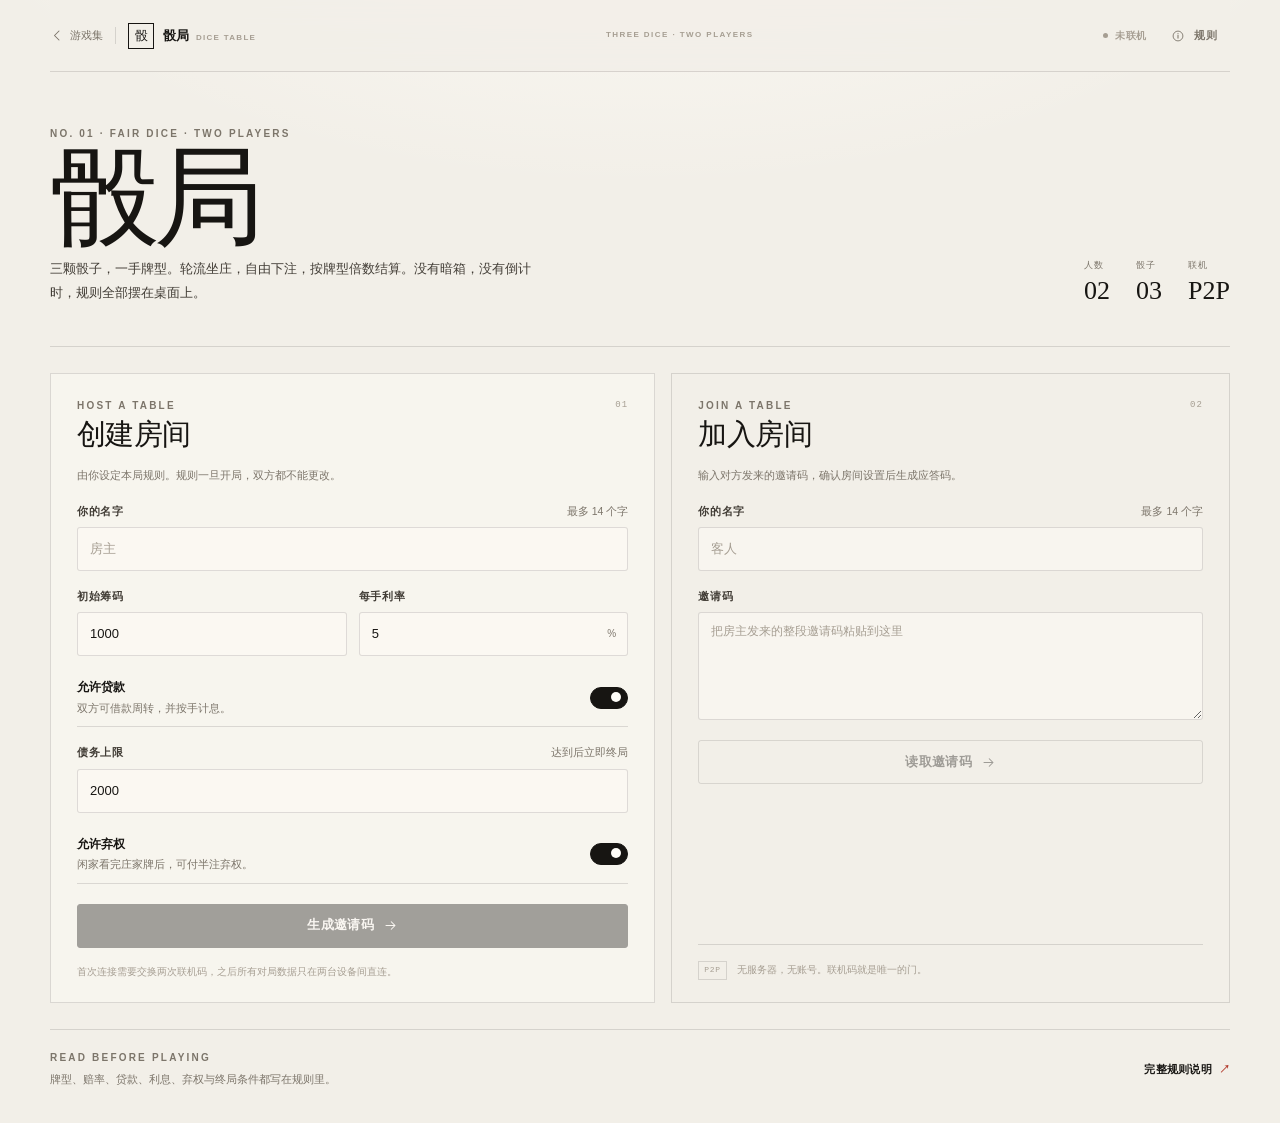
==== games/dice-table/index.html @ 05af603e "Initial release: 游戏集 · 骰局" ====
<!DOCTYPE html>
<html lang="zh-CN">
<head>
<meta charset="utf-8">
<meta name="viewport" content="width=device-width, initial-scale=1, viewport-fit=cover">
<meta name="description" content="骰局：公平双人三骰回合制游戏。自定义筹码、贷款与利息，跨设备纯 P2P 联机。">
<meta name="theme-color" content="#f2efe8">
<title>骰局 · 游戏集</title>
<link rel="icon" href="data:image/svg+xml,%3Csvg xmlns='http://www.w3.org/2000/svg' viewBox='0 0 64 64'%3E%3Crect width='64' height='64' fill='%23f2efe8'/%3E%3Crect x='15' y='15' width='34' height='34' fill='%23fffdf8' stroke='%23171512' stroke-width='2'/%3E%3Ccircle cx='25' cy='25' r='3' fill='%23171512'/%3E%3Ccircle cx='39' cy='32' r='3' fill='%23b23a2c'/%3E%3Ccircle cx='25' cy='39' r='3' fill='%23171512'/%3E%3C/svg%3E">
<link rel="stylesheet" href="../../shared/base.css">
<link rel="stylesheet" href="dice.css">
</head>
<body class="game-body">

<noscript><div class="noscript">本游戏需要启用 JavaScript。</div></noscript>

<div class="game-shell">

  <header class="game-head wrap">
    <div class="game-head__left">
      <a class="back-link" id="link-home" href="../../index.html" aria-label="返回游戏集">
        <svg viewBox="0 0 20 20" aria-hidden="true"><path d="M12 4L6 10l6 6" fill="none" stroke="currentColor" stroke-width="1.4" stroke-linecap="round" stroke-linejoin="round"/></svg>
        <span>游戏集</span>
      </a>
      <span class="head-divider" aria-hidden="true"></span>
      <a class="game-brand" href="index.html">
        <span class="game-brand__mark">骰</span>
        <span class="game-brand__text">骰局 <span>DICE TABLE</span></span>
      </a>
    </div>

    <div class="game-head__center">
      <span class="head-context" id="head-context">THREE DICE · TWO PLAYERS</span>
      <strong class="head-round" id="head-round"></strong>
    </div>

    <div class="game-head__right">
      <span class="connection-pill is-offline" id="connection-pill">
        <i></i><span id="connection-text">未联机</span>
      </span>
      <button class="btn btn--small btn--ghost head-rule-btn" type="button" data-modal-open="modal-rules">
        <svg viewBox="0 0 20 20" aria-hidden="true"><circle cx="10" cy="10" r="7" fill="none" stroke="currentColor" stroke-width="1.3"/><path d="M10 9v4M10 6.5v.2" fill="none" stroke="currentColor" stroke-width="1.5" stroke-linecap="round"/></svg>
        规则
      </button>
    </div>
  </header>

  <main class="game-main">

    <!-- =====================================================
         Home
         ===================================================== -->
    <section class="screen is-active" id="screen-home" aria-labelledby="home-title">
      <div class="home-wrap wrap">
        <div class="home-intro">
          <div class="home-intro__copy">
            <p class="eyebrow">No. 01 · Fair dice · Two players</p>
            <h1 id="home-title">骰局</h1>
            <p class="home-lead">三颗骰子，一手牌型。轮流坐庄，自由下注，按牌型倍数结算。没有暗箱，没有倒计时，规则全部摆在桌面上。</p>
          </div>
          <div class="home-marks" aria-label="游戏信息">
            <div><span>人数</span><strong>02</strong></div>
            <div><span>骰子</span><strong>03</strong></div>
            <div><span>联机</span><strong>P2P</strong></div>
          </div>
        </div>

        <div class="home-tabs" role="tablist" aria-label="房间模式">
          <button class="home-tab is-active" type="button" role="tab" aria-selected="true" data-home-tab="create">创建房间</button>
          <button class="home-tab" type="button" role="tab" aria-selected="false" data-home-tab="join">加入房间</button>
        </div>

        <div class="home-grid" id="home-grid" data-mode="create">
          <form class="setup-panel" id="create-form" novalidate>
            <header class="panel-head">
              <div>
                <p class="eyebrow">Host a table</p>
                <h2>创建房间</h2>
              </div>
              <span class="panel-index">01</span>
            </header>
            <p class="panel-lead">由你设定本局规则。规则一旦开局，双方都不能更改。</p>

            <div class="field">
              <label class="field__label" for="host-name">你的名字 <span class="field__hint">最多 14 个字</span></label>
              <input id="host-name" name="hostName" type="text" maxlength="14" autocomplete="off" placeholder="房主">
            </div>

            <div class="settings-grid">
              <div class="field">
                <label class="field__label" for="create-chips">初始筹码</label>
                <input id="create-chips" name="startingChips" type="number" inputmode="numeric" min="1" max="100000000" step="1" value="1000">
              </div>
              <div class="field">
                <label class="field__label" for="create-interest">每手利率</label>
                <div class="input-unit">
                  <input id="create-interest" name="interestRate" type="number" inputmode="decimal" min="0" max="100" step="0.1" value="5">
                  <span class="input-unit__suffix">%</span>
                </div>
              </div>
            </div>

            <div class="switch-row">
              <span class="switch-copy">
                <strong>允许贷款</strong>
                <span>双方可借款周转，并按手计息。</span>
              </span>
              <label class="switch">
                <input id="create-loans" type="checkbox" checked>
                <span class="switch__track"></span>
                <span class="sr-only">允许贷款</span>
              </label>
            </div>

            <div class="field" id="debt-limit-field">
              <label class="field__label" for="create-debt-limit">债务上限 <span class="field__hint">达到后立即终局</span></label>
              <input id="create-debt-limit" name="debtLimit" type="number" inputmode="numeric" min="1" max="100000000" step="1" value="2000">
            </div>

            <div class="switch-row">
              <span class="switch-copy">
                <strong>允许弃权</strong>
                <span>闲家看完庄家牌后，可付半注弃权。</span>
              </span>
              <label class="switch">
                <input id="create-fold" type="checkbox" checked>
                <span class="switch__track"></span>
                <span class="sr-only">允许弃权</span>
              </label>
            </div>

            <p class="form-error hidden" id="create-error" role="alert"></p>

            <button class="btn btn--primary btn--wide" id="btn-create" type="submit">
              生成邀请码
              <svg viewBox="0 0 20 20" aria-hidden="true"><path d="M4 10h11M11 5l5 5-5 5" fill="none" stroke="currentColor" stroke-width="1.4" stroke-linecap="round" stroke-linejoin="round"/></svg>
            </button>
            <p class="panel-note">首次连接需要交换两次联机码，之后所有对局数据只在两台设备间直连。</p>
          </form>

          <form class="setup-panel setup-panel--join" id="join-form" novalidate>
            <header class="panel-head">
              <div>
                <p class="eyebrow">Join a table</p>
                <h2>加入房间</h2>
              </div>
              <span class="panel-index">02</span>
            </header>
            <p class="panel-lead">输入对方发来的邀请码，确认房间设置后生成应答码。</p>

            <div class="field">
              <label class="field__label" for="guest-name">你的名字 <span class="field__hint">最多 14 个字</span></label>
              <input id="guest-name" name="guestName" type="text" maxlength="14" autocomplete="off" placeholder="客人">
            </div>

            <div class="field">
              <label class="field__label" for="invite-code">邀请码</label>
              <textarea id="invite-code" spellcheck="false" autocomplete="off" autocapitalize="off" placeholder="把房主发来的整段邀请码粘贴到这里"></textarea>
            </div>

            <p class="form-error hidden" id="join-error" role="alert"></p>

            <button class="btn btn--wide" id="btn-read-invite" type="submit">
              读取邀请码
              <svg viewBox="0 0 20 20" aria-hidden="true"><path d="M4 10h11M11 5l5 5-5 5" fill="none" stroke="currentColor" stroke-width="1.4" stroke-linecap="round" stroke-linejoin="round"/></svg>
            </button>

            <div class="join-aside">
              <span class="join-aside__mark">P2P</span>
              <p>无服务器，无账号。联机码就是唯一的门。</p>
            </div>
          </form>
        </div>

        <div class="home-strip">
          <div>
            <p class="eyebrow">Read before playing</p>
            <p>牌型、赔率、贷款、利息、弃权与终局条件都写在规则里。</p>
          </div>
          <button class="text-link" type="button" data-modal-open="modal-rules">完整规则说明 <span>↗</span></button>
        </div>
      </div>
    </section>

    <!-- =====================================================
         Connect
         ===================================================== -->
    <section class="screen" id="screen-connect" aria-labelledby="connect-title">
      <div class="connect-wrap wrap">
        <button class="back-text" type="button" id="connect-back">
          <svg viewBox="0 0 20 20" aria-hidden="true"><path d="M12 4L6 10l6 6" fill="none" stroke="currentColor" stroke-width="1.4" stroke-linecap="round" stroke-linejoin="round"/></svg>
          返回
        </button>

        <div class="connect-head">
          <p class="eyebrow" id="connect-eyebrow">Room setup</p>
          <h1 id="connect-title">正在准备房间</h1>
          <p id="connect-lead">请稍候，正在收集网络地址。</p>
        </div>

        <div class="connect-grid">
          <div class="connect-main">
            <div class="connect-loading" id="connect-loading">
              <span class="loader-dot"></span>
              <span id="connect-loading-text">正在生成邀请码…</span>
            </div>

            <div class="host-flow hidden" id="host-connect-flow">
              <div class="connect-step">
                <div class="step-marker"><span>1</span></div>
                <div class="step-body">
                  <div class="step-head">
                    <div>
                      <h2>把邀请码发给对方</h2>
                      <p>对方打开同一个网页，选择“加入房间”。</p>
                    </div>
                    <button class="btn btn--small" type="button" data-copy-target="invite-out">复制邀请码</button>
                  </div>
                  <textarea class="code-out" id="invite-out" readonly spellcheck="false" aria-label="邀请码"></textarea>
                  <p class="code-note">邀请码较长，请完整发送。它包含本次连接的加密握手信息。</p>
                </div>
              </div>

              <div class="connect-step">
                <div class="step-marker"><span>2</span></div>
                <div class="step-body">
                  <div class="step-head">
                    <div>
                      <h2>粘贴对方的应答码</h2>
                      <p>对方生成应答码后，把它发回给你。</p>
                    </div>
                  </div>
                  <textarea id="answer-in" spellcheck="false" autocomplete="off" autocapitalize="off" placeholder="把对方发来的应答码粘贴到这里"></textarea>
                  <p class="form-error hidden" id="answer-error" role="alert"></p>
                  <button class="btn btn--primary" type="button" id="btn-accept-answer">建立连接</button>
                </div>
              </div>

              <div class="connect-status" id="host-connect-status">
                <span class="status-dot"></span>
                <span>等待对方生成应答码</span>
              </div>
            </div>

            <div class="guest-flow hidden" id="guest-connect-flow">
              <div class="connect-step">
                <div class="step-marker"><span>1</span></div>
                <div class="step-body">
                  <div class="step-head">
                    <div>
                      <h2>确认房间设置</h2>
                      <p>邀请码读取成功。确认后生成应答码。</p>
                    </div>
                  </div>
                  <div class="invite-summary" id="invite-summary"></div>
                  <button class="btn btn--primary" type="button" id="btn-generate-answer">生成应答码</button>
                </div>
              </div>

              <div class="connect-step hidden" id="guest-answer-step">
                <div class="step-marker"><span>2</span></div>
                <div class="step-body">
                  <div class="step-head">
                    <div>
                      <h2>把应答码发回给房主</h2>
                      <p>房主粘贴应答码后，连接会自动建立。</p>
                    </div>
                    <button class="btn btn--small" type="button" data-copy-target="answer-out">复制应答码</button>
                  </div>
                  <textarea class="code-out" id="answer-out" readonly spellcheck="false" aria-label="应答码"></textarea>
                  <p class="code-note">保持此页面打开。房主完成连接前不要刷新。</p>
                </div>
              </div>

              <div class="connect-status" id="guest-connect-status">
                <span class="status-dot"></span>
                <span>正在等待房主连接</span>
              </div>
            </div>
          </div>

          <aside class="connect-aside">
            <p class="eyebrow">Room</p>
            <dl class="room-facts" id="connect-room-facts">
              <div><dt>房主</dt><dd id="connect-host-name">—</dd></div>
              <div><dt>初始筹码</dt><dd id="connect-chips">—</dd></div>
              <div><dt>贷款</dt><dd id="connect-loans">—</dd></div>
              <div><dt>债务上限</dt><dd id="connect-debt">—</dd></div>
              <div><dt>每手利率</dt><dd id="connect-interest">—</dd></div>
              <div><dt>弃权</dt><dd id="connect-fold">—</dd></div>
            </dl>
            <div class="aside-rule"></div>
            <p class="aside-note"><strong>隐私提示</strong>联机码包含网络协商信息，只发给你的对手。房间数据不经过任何服务器。</p>
          </aside>
        </div>
      </div>
    </section>

    <!-- =====================================================
         Connected room
         ===================================================== -->
    <section class="screen" id="screen-room" aria-labelledby="room-title">
      <div class="room-wrap wrap">
        <div class="room-head">
          <p class="eyebrow">Connection established</p>
          <h1 id="room-title">房间已连接</h1>
          <p>数据通道已建立。确认规则后，由房主开始对局。</p>
        </div>

        <div class="room-card">
          <div class="room-duelists">
            <div class="room-duelist">
              <span class="room-seal">甲</span>
              <div>
                <span class="room-role">房主</span>
                <h2 id="room-host-name">—</h2>
                <p>先手由定庄掷骰决定，之后每手轮庄。</p>
              </div>
            </div>
            <span class="room-vs">×</span>
            <div class="room-duelist room-duelist--right">
              <span class="room-seal">乙</span>
              <div>
                <span class="room-role">客人</span>
                <h2 id="room-guest-name">—</h2>
                <p>双方各持同等初始筹码。</p>
              </div>
            </div>
          </div>

          <div class="room-settings" id="room-settings"></div>

          <div class="room-start">
            <div>
              <p class="eyebrow">Ready</p>
              <p id="room-wait-note">等待房主开始对局。</p>
            </div>
            <button class="btn btn--accent hidden" type="button" id="btn-start-game">开始对局</button>
            <span class="waiting-mark hidden" id="room-waiting-mark"><i></i>已连接，等待中</span>
          </div>
        </div>

        <div class="room-foot">
          <span class="room-foot__dot"></span>
          <span>对局数据仅在两台设备之间传输，不会上传。</span>
          <button class="text-link" type="button" data-modal-open="modal-rules">查看规则</button>
        </div>
      </div>
    </section>

    <!-- =====================================================
         Table
         ===================================================== -->
    <section class="screen" id="screen-table" aria-labelledby="table-context">
      <div class="table-wrap wrap">
        <div class="table-topline">
          <div class="table-topline__left">
            <span class="eyebrow" id="table-context">TABLE</span>
            <span class="table-settings" id="table-settings"></span>
          </div>
          <div class="table-topline__right">
            <span class="table-connection"><i></i>直连中</span>
            <button class="text-link text-link--small" type="button" id="btn-table-leave">离开牌桌</button>
          </div>
        </div>

        <div class="players-strip">
          <article class="player-card" id="player-card-host" data-player-card="host">
            <div class="player-card__identity">
              <span class="player-seal">甲</span>
              <div class="player-card__name-wrap">
                <div class="player-card__badges">
                  <span class="role-badge" data-role-badge="host">闲家</span>
                  <span class="you-badge" data-you-badge="host">你</span>
                </div>
                <h3 data-player-name="host">—</h3>
              </div>
              <button class="loan-mini" type="button" data-loan-player="host">贷款</button>
            </div>
            <div class="player-card__figures">
              <div>
                <span>筹码</span>
                <strong data-player-chips="host">1,000</strong>
              </div>
              <div class="debt-figure">
                <span>欠款</span>
                <strong data-player-debt="host">0</strong>
              </div>
              <div class="net-figure">
                <span>净资产</span>
                <strong data-player-net="host">1,000</strong>
              </div>
            </div>
            <div class="player-card__foot">
              <span class="player-state" data-player-state="host">等待</span>
              <span class="player-ready" data-player-ready="host"></span>
            </div>
          </article>

          <article class="player-card" id="player-card-guest" data-player-card="guest">
            <div class="player-card__identity">
              <span class="player-seal">乙</span>
              <div class="player-card__name-wrap">
                <div class="player-card__badges">
                  <span class="role-badge" data-role-badge="guest">庄家</span>
                  <span class="you-badge" data-you-badge="guest">你</span>
                </div>
                <h3 data-player-name="guest">—</h3>
              </div>
              <button class="loan-mini" type="button" data-loan-player="guest">贷款</button>
            </div>
            <div class="player-card__figures">
              <div>
                <span>筹码</span>
                <strong data-player-chips="guest">1,000</strong>
              </div>
              <div class="debt-figure">
                <span>欠款</span>
                <strong data-player-debt="guest">0</strong>
              </div>
              <div class="net-figure">
                <span>净资产</span>
                <strong data-player-net="guest">1,000</strong>
              </div>
            </div>
            <div class="player-card__foot">
              <span class="player-state" data-player-state="guest">等待</span>
              <span class="player-ready" data-player-ready="guest"></span>
            </div>
          </article>
        </div>

        <div class="table-layout">
          <div class="table-main">
            <div class="table-stage">
              <div class="stage-topline">
                <div class="stage-hand">
                  <span class="eyebrow">Hand</span>
                  <strong id="table-hand">01</strong>
                  <span class="stage-of">/ 无上限</span>
                </div>
                <div class="stage-bet" id="stage-bet">
                  <span>本手注额</span>
                  <strong>—</strong>
                </div>
              </div>

              <div class="racks">
                <section class="rack" data-rack="banker">
                  <div class="rack-head">
                    <span class="rack-role">庄</span>
                    <span class="rack-name" data-rack-name="banker">—</span>
                  </div>
                  <div class="dice-row" data-rack-dice="banker" aria-live="polite"></div>
                  <div class="rack-hand" data-rack-hand="banker">等待掷骰</div>
                  <div class="rack-history" data-rack-history="banker"></div>
                </section>

                <div class="rack-divider" aria-hidden="true"></div>

                <section class="rack" data-rack="child">
                  <div class="rack-head">
                    <span class="rack-role">闲</span>
                    <span class="rack-name" data-rack-name="child">—</span>
                  </div>
                  <div class="dice-row" data-rack-dice="child" aria-live="polite"></div>
                  <div class="rack-hand" data-rack-hand="child">等待庄家</div>
                  <div class="rack-history" data-rack-history="child"></div>
                </section>
              </div>

              <div class="stage-readout">
                <p class="stage-phase" id="stage-phase">等待闲家下注</p>
                <div class="stage-outcome hidden" id="stage-outcome">
                  <div>
                    <p class="eyebrow">Settlement</p>
                    <h2 id="stage-outcome-title">—</h2>
                    <p id="stage-outcome-detail"></p>
                  </div>
                  <div class="outcome-figures" id="stage-outcome-figures"></div>
                </div>
              </div>
            </div>

            <div class="action-dock" id="action-dock">
              <div class="action-head">
                <div>
                  <p class="eyebrow" id="action-eyebrow">Next action</p>
                  <h2 id="action-title">等待开始</h2>
                </div>
                <p class="action-sub" id="action-sub"></p>
              </div>

              <div class="action-body">
                <div class="turn-wait hidden" id="action-wait">
                  <span class="pulse-dot"></span>
                  <span id="action-wait-text">等待对方行动</span>
                </div>

                <form class="bet-control hidden" id="action-bet" novalidate>
                  <div class="bet-input-wrap">
                    <span>注额</span>
                    <input id="bet-input" type="number" inputmode="numeric" min="1" step="1" autocomplete="off" aria-label="本手下注额">
                    <em>筹码</em>
                  </div>
                  <div class="quick-bets" aria-label="快速下注">
                    <button type="button" data-bet-fill="0.25">25%</button>
                    <button type="button" data-bet-fill="0.5">50%</button>
                    <button type="button" data-bet-fill="1">全下</button>
                  </div>
                  <button class="btn btn--accent" type="submit" id="btn-bet">确认下注</button>
                  <p class="bet-hint" id="bet-hint"></p>
                </form>

                <div class="roll-control hidden" id="action-banker">
                  <div class="control-copy">
                    <span class="control-label">庄家行动</span>
                    <p>最多三投，出有效牌型即停。无目自动判负。</p>
                  </div>
                  <button class="btn btn--accent" type="button" id="btn-roll-banker">掷骰</button>
                </div>

                <div class="child-control hidden" id="action-child">
                  <div class="control-copy">
                    <span class="control-label" id="child-control-copy">庄家已定牌</span>
                    <p>看完庄家的牌，决定是否继续。</p>
                  </div>
                  <div class="control-actions">
                    <button class="btn child-fold hidden" type="button" id="btn-fold">弃权</button>
                    <button class="btn btn--accent" type="button" id="btn-roll-child">掷骰</button>
                  </div>
                </div>

                <div class="ready-control hidden" id="action-ready">
                  <div class="control-copy">
                    <span class="control-label">本手结束</span>
                    <p id="ready-copy">整理贷款后准备下一手。</p>
                  </div>
                  <div class="control-actions">
                    <button class="btn btn--ghost ready-loan-btn" type="button" id="btn-ready-loan">贷款管理</button>
                    <button class="btn btn--accent" type="button" id="btn-ready">准备下一手</button>
                  </div>
                </div>
              </div>

              <div class="action-foot">
                <span class="action-status" id="action-status">无时间限制 · 请从容决定</span>
                <span class="action-turn-tag" id="action-turn-tag"></span>
              </div>
            </div>
          </div>

          <aside class="log-panel" aria-label="对局记录">
            <header class="log-head">
              <div>
                <p class="eyebrow">Ledger</p>
                <h2>对局记录</h2>
              </div>
              <span class="mono" id="log-hand">HAND 01</span>
            </header>
            <div class="log-list" id="log-list" role="log" aria-live="polite"></div>
            <footer class="log-foot">
              <span>所有结果实时同步</span>
              <button class="text-link text-link--small" type="button" data-modal-open="modal-rules">规则</button>
            </footer>
          </aside>
        </div>

        <footer class="table-foot">
          <span><i></i>纯 P2P 直连</span>
          <span>玩的是筹码，不是钱。</span>
        </footer>
      </div>
    </section>

  </main>
</div>

<!-- =====================================================
     Rules modal
     ===================================================== -->
<div class="modal modal--full" id="modal-rules" role="dialog" aria-modal="true" aria-hidden="true" aria-labelledby="rules-title">
  <div class="modal__panel" role="document">
    <div class="modal__head rules-head">
      <div>
        <p class="eyebrow">Dice table · Complete rules</p>
        <h2 id="rules-title">骰局规则</h2>
        <p class="rules-sub">一份完整的桌规，没有隐藏条款。</p>
      </div>
      <button class="modal__close" type="button" data-modal-close aria-label="关闭规则">
        <svg viewBox="0 0 16 16" aria-hidden="true"><path d="M3 3l10 10M13 3L3 13" fill="none" stroke="currentColor" stroke-width="1.4" stroke-linecap="round"/></svg>
      </button>
    </div>

    <div class="rules-doc">
      <section class="rules-section">
        <span class="rules-number">00</span>
        <div>
          <h3>这是什么</h3>
          <p>「骰局」是一个公平双人回合制骰子游戏。两位玩家各持相同初始筹码，轮流坐庄，用三颗骰子组成牌型，按牌型倍数结算筹码。</p>
          <p>没有 AI，没有时间限制，没有出千机制。三颗骰子均为公平随机，由房主端使用系统安全随机数生成。</p>
          <p class="rule-aside">这里的所有筹码都只是游戏数值，不涉及真实货币。</p>
        </div>
      </section>

      <section class="rules-section">
        <span class="rules-number">01</span>
        <div>
          <h3>开局设置</h3>
          <div class="rule-defs">
            <div><dt>初始筹码</dt><dd>房主设定，双方相同。所有下注和赔付都以它为起点。</dd></div>
            <div><dt>贷款开关</dt><dd>关闭时没有欠款；开启时双方可以借款、还款，并按手计息。</dd></div>
            <div><dt>债务上限</dt><dd>仅贷款开启时生效。任一玩家累计欠款达到该数值时终局。</dd></div>
            <div><dt>每手利率</dt><dd>每手结算后按未还欠款计算利息，向上取整并计入欠款。利率可以是 0%。</dd></div>
            <div><dt>弃权开关</dt><dd>开启时，闲家看完庄家的有效牌型后可以选择付半注弃权。</dd></div>
          </div>
          <p>设置由房主在创建房间时确定，客人确认邀请码后才生成应答码。开局后所有设置不可更改。</p>
        </div>
      </section>

      <section class="rules-section">
        <span class="rules-number">02</span>
        <div>
          <h3>一手牌</h3>
          <ol class="rule-steps">
            <li><strong>下注。</strong>当前闲家决定注额，最少 1 筹码，最多不超过自己当前持有的筹码。需要更多筹码可以先贷款。</li>
            <li><strong>庄家掷骰。</strong>庄家最多掷三次，直到出现有效牌型。无目必须重掷；出现有效牌型立即停手。</li>
            <li><strong>庄家自动输。</strong>若庄家三投仍无目，或掷出 1 · 2 · 3，则本手立即结束，闲家不用再掷。</li>
            <li><strong>闲家决定。</strong>庄家成牌后，闲家可以弃权（若开启）或掷骰。闲家同样最多三次，出现有效牌型即停。</li>
            <li><strong>比牌与结算。</strong>双方牌型比较大小，输家按赢家牌型的倍数支付筹码。牌型相同则和局，不退不赔。</li>
            <li><strong>计息与下一手。</strong>本手结算后计息、检查终局，然后双方可以整理贷款；两人都准备后进入下一手，庄闲互换。</li>
          </ol>
        </div>
      </section>

      <section class="rules-section">
        <span class="rules-number">03</span>
        <div>
          <h3>牌型与倍数</h3>
          <div class="rules-table-wrap">
            <table class="rules-table">
              <thead>
                <tr><th>牌型</th><th>组合</th><th>强弱</th><th>结算</th></tr>
              </thead>
              <tbody id="rules-hand-body"></tbody>
            </table>
          </div>
          <div class="rule-callouts">
            <p><strong>普通目：</strong>两颗同点，剩下的单颗就是点数。例如 2 · 2 · 6 是「六点」，不是总和。点数 6 最大，1 最小。</p>
            <p><strong>豹子比较：</strong>不同数字的豹子按数字大小比，6 · 6 · 6 大于 2 · 2 · 2；1 · 1 · 1 单独作为最强牌。</p>
            <p><strong>和局：</strong>双方最终牌型的等级完全相同，本手不结算。没有「庄家赢同点」的隐藏规则。</p>
            <p><strong>无目：</strong>三次都没有有效牌型，算自动输一倍。庄家无目时闲家不掷；闲家无目时庄家收一倍。</p>
            <p><strong>比牌大小：</strong>一之豹 &gt; 豹子 &gt; 四五六 &gt; 普通六点 &gt; … &gt; 普通一点。一二三和无目是负牌，不参与大小比较。</p>
          </div>
        </div>
      </section>

      <section class="rules-section">
        <span class="rules-number">04</span>
        <div>
          <h3>赔率怎么算</h3>
          <p>赢家按<strong>自己的牌型倍数</strong>收取注额。不是固定赔率，也不是只由点数决定。</p>
          <div class="rule-examples">
            <div><span>四五六</span><p>下注 100，赢 2 倍 → 收 200。</p></div>
            <div><span>六之豹</span><p>下注 100，赢 3 倍 → 收 300。</p></div>
            <div><span>一之豹</span><p>下注 100，赢 5 倍 → 收 500。</p></div>
            <div><span>一二三</span><p>无论对方是什么，输 2 倍 → 付 200。</p></div>
          </div>
          <p class="rule-aside">庄家输时，闲家按闲家牌型倍数收取；庄家赢时，闲家按庄家牌型倍数支付。</p>
        </div>
      </section>

      <section class="rules-section">
        <span class="rules-number">05</span>
        <div>
          <h3>弃权</h3>
          <p>只在「允许弃权」时开放。闲家看完庄家的有效牌型后，可以在自己掷骰前弃权。</p>
          <p>弃权费为本手下注的 <strong>50%</strong>，筹码向上取整，支付给庄家，本手立即结束。例如下注 51，弃权费是 26。</p>
          <p>庄家无目或掷出一二三时，本手已自动结束，不能弃权。</p>
        </div>
      </section>

      <section class="rules-section">
        <span class="rules-number">06</span>
        <div>
          <h3>贷款、还款与利息</h3>
          <p>仅当房主开启贷款时生效。双方在下注前或本手结算后都可以操作；牌局进行中不可操作。</p>
          <div class="rule-defs">
            <div><dt>借款</dt><dd>金额自选，筹码立即增加，欠款等额增加。累计欠款不能超过债务上限。</dd></div>
            <div><dt>还款</dt><dd>金额自选，最多不超过当前筹码与欠款。筹码减少，欠款等额减少。</dd></div>
            <div><dt>利息</dt><dd>每手结算后，欠款 × 每手利率，向上取整，计入欠款。下一手按新的欠款继续计息。</dd></div>
            <div><dt>赔付不足</dt><dd>贷款开启时，若筹码不足以赔付，会自动借款完成赔付；这笔强制借款同样计入欠款并参与计息。</dd></div>
            <div><dt>主动借到上限</dt><dd>如果一笔主动借款使欠款达到债务上限，对局立即结束，该玩家判负。操作前界面会警告。</dd></div>
          </div>
          <p class="rule-aside">无贷款模式下，赔付以输家剩余筹码为限；输家筹码归零时对局结束，未支付部分不再结算。</p>
        </div>
      </section>

      <section class="rules-section">
        <span class="rules-number">07</span>
        <div>
          <h3>终局与胜负</h3>
          <div class="rule-defs">
            <div><dt>贷款开启</dt><dd>任一玩家累计欠款达到债务上限时，该玩家判负。若双方同时达到，比较「筹码 − 欠款」的净资产，高者胜；完全相同则和局。</dd></div>
            <div><dt>贷款关闭</dt><dd>任一玩家筹码归零时，另一方获胜；双方同时归零则和局。</dd></div>
            <div><dt>计息顺序</dt><dd>先完成本手赔付，再计算利息，最后检查是否触顶。触顶立即终局。</dd></div>
            <div><dt>最后一手</dt><dd>赔付或利息可以把欠款推过债务上限；本手仍按完整金额结算，赢家收足赔付，然后立即终局。</dd></div>
          </div>
          <p>终局后不再接受下注、贷款或弃权。可以查看最终筹码、欠款和本局统计。</p>
        </div>
      </section>

      <section class="rules-section">
        <span class="rules-number">08</span>
        <div>
          <h3>庄家轮换与准备</h3>
          <p>第一手庄家由双方各掷一颗骰子决定，点数大者先坐庄；相同则重掷。之后每手结束、双方都按下「准备下一手」后，庄闲自动互换。</p>
          <p>无时间限制。你可以一直思考，直到做出决定；对手断开连接除外。</p>
        </div>
      </section>

      <section class="rules-section">
        <span class="rules-number">09</span>
        <div>
          <h3>联机与隐私</h3>
          <p>纯 P2P：房主生成邀请码，客人返回应答码，连接由 WebRTC 在两台设备之间直接建立。没有房间服务器，没有账号，不需要注册。</p>
          <p>邀请码和应答码包含连接协商信息与网络地址，只应发给你的对手。房主负责运行对局逻辑，双方看到的牌局状态会持续同步。</p>
          <p>任意一方关闭页面、刷新或网络断开，本局都会结束，无法在断线后恢复。请先确认网络稳定再开始。</p>
        </div>
      </section>

      <p class="rules-end">规则版本 1.0 · 用完请把桌面留给下一位朋友</p>
    </div>

    <div class="modal__foot">
      <button class="btn btn--primary" type="button" data-modal-close>知道了</button>
    </div>
  </div>
</div>

<!-- =====================================================
     Loan modal
     ===================================================== -->
<div class="modal" id="modal-loan" role="dialog" aria-modal="true" aria-hidden="true" aria-labelledby="loan-title">
  <div class="modal__panel" role="document">
    <div class="modal__head">
      <div>
        <p class="eyebrow">Credit</p>
        <h2 id="loan-title">贷款管理</h2>
        <p class="modal-sub"><span id="loan-player-name">—</span> 的筹码与欠款</p>
      </div>
      <button class="modal__close" type="button" data-modal-close aria-label="关闭贷款管理">
        <svg viewBox="0 0 16 16" aria-hidden="true"><path d="M3 3l10 10M13 3L3 13" fill="none" stroke="currentColor" stroke-width="1.4" stroke-linecap="round"/></svg>
      </button>
    </div>

    <div class="loan-figures">
      <div><span>当前筹码</span><strong id="loan-chips">0</strong></div>
      <div><span>当前欠款</span><strong id="loan-debt">0</strong></div>
      <div><span>剩余可借</span><strong id="loan-credit">0</strong></div>
    </div>

    <p class="loan-rule-line" id="loan-rule-line">每手利息 0% · 债务上限 0</p>

    <section class="loan-block">
      <div class="loan-block__head">
        <div>
          <h3>借款</h3>
          <p>筹码立即到账，欠款等额增加。</p>
        </div>
      </div>
      <div class="loan-action-row">
        <div class="loan-input">
          <input id="loan-borrow-input" type="number" inputmode="numeric" min="1" step="1" placeholder="借款金额" aria-label="借款金额">
        </div>
        <button class="btn" type="button" id="btn-borrow">确认借款</button>
      </div>
      <div class="quick-bets quick-bets--light" aria-label="快速借款">
        <button type="button" data-loan-fill="borrow" data-loan-pct="0.25">25%</button>
        <button type="button" data-loan-fill="borrow" data-loan-pct="0.5">50%</button>
        <button type="button" data-loan-fill="borrow" data-loan-pct="1">借满</button>
      </div>
      <p class="loan-warning hidden" id="borrow-warning"></p>
    </section>

    <section class="loan-block">
      <div class="loan-block__head">
        <div>
          <h3>还款</h3>
          <p>从当前筹码中划扣，减少等额欠款。</p>
        </div>
      </div>
      <div class="loan-action-row">
        <div class="loan-input">
          <input id="loan-repay-input" type="number" inputmode="numeric" min="1" step="1" placeholder="还款金额" aria-label="还款金额">
        </div>
        <button class="btn" type="button" id="btn-repay">确认还款</button>
      </div>
      <div class="quick-bets quick-bets--light" aria-label="快速还款">
        <button type="button" data-loan-fill="repay" data-loan-pct="0.25">25%</button>
        <button type="button" data-loan-fill="repay" data-loan-pct="0.5">50%</button>
        <button type="button" data-loan-fill="repay" data-loan-pct="1">还清</button>
      </div>
      <p class="loan-note" id="loan-repay-note"></p>
    </section>

    <div class="loan-foot">
      <p>贷款操作只在非掷骰阶段开放。主动借款触顶会立即终局。</p>
      <button class="btn btn--primary" type="button" data-modal-close>完成</button>
    </div>
  </div>
</div>

<!-- =====================================================
     Disconnect modal
     ===================================================== -->
<div class="modal" id="modal-disconnect" role="dialog" aria-modal="true" aria-hidden="true" data-static="true" aria-labelledby="disconnect-title">
  <div class="modal__panel modal__panel--compact" role="document">
    <div class="modal__head">
      <div>
        <p class="eyebrow">Connection lost</p>
        <h2 id="disconnect-title">连接已断开</h2>
      </div>
    </div>
    <p class="disconnect-copy" id="disconnect-copy">对方已离开牌桌。本局无法继续。</p>
    <div class="modal__foot">
      <button class="btn btn--primary" type="button" id="btn-disconnect-home">返回首页</button>
    </div>
  </div>
</div>

<!-- =====================================================
     Game over overlay
     ===================================================== -->
<div class="result-overlay hidden" id="gameover-overlay" role="dialog" aria-modal="true" aria-labelledby="result-title">
  <div class="result-card">
    <div class="result-head">
      <div>
        <p class="eyebrow">Table closed · Final ledger</p>
        <h1 id="result-title">终局</h1>
        <p id="result-reason">—</p>
      </div>
      <span class="result-stamp" id="result-stamp">终</span>
    </div>

    <div class="result-duelists" id="result-duelists"></div>

    <div class="result-stats" id="result-stats"></div>

    <div class="result-foot">
      <p>本局结束。数据不会被保存。</p>
      <div class="btn-row">
        <button class="btn btn--ghost" type="button" data-modal-open="modal-rules">查看规则</button>
        <button class="btn btn--primary" type="button" id="btn-result-home">返回首页</button>
      </div>
    </div>
  </div>
</div>

<script src="../../shared/ui.js" defer></script>
<script src="../../shared/p2p.js" defer></script>
<script src="engine.js" defer></script>
<script src="app.js" defer></script>
</body>
</html>
---- shared/base.css ----
/* =========================================================
   游戏集 — shared visual foundation
   Plain CSS. No build step. Keep every game on these tokens.
   ========================================================= */

:root {
  --paper: #f2efe8;
  --paper-soft: #faf8f2;
  --paper-deep: #e9e4da;
  --ink: #171512;
  --ink-soft: #423d36;
  --muted: #7c756a;
  --faint: #a69e92;
  --line: rgba(23, 21, 18, 0.13);
  --line-strong: rgba(23, 21, 18, 0.3);
  --accent: #b23a2c;
  --accent-deep: #8c2a20;
  --accent-soft: #ead7d1;
  --good: #38624e;
  --good-soft: #dce8e0;
  --warn: #9a5c20;
  --warn-soft: #eee1ce;
  --black: #0f0e0c;
  --white: #fffdf8;

  --font-sans: "Inter", "Segoe UI", "Microsoft YaHei", "PingFang SC",
    "Hiragino Sans GB", sans-serif;
  --font-serif: "Iowan Old Style", "Palatino Linotype", Georgia, "Songti SC",
    "SimSun", serif;
  --font-mono: "SFMono-Regular", "Cascadia Mono", Consolas, "Liberation Mono",
    monospace;

  --maxw: 1180px;
  --radius: 3px;
  --ease: cubic-bezier(0.22, 1, 0.36, 1);
  --shadow: 0 22px 70px rgba(32, 26, 17, 0.12);
}

*,
*::before,
*::after {
  box-sizing: border-box;
}

html {
  color-scheme: light;
  -webkit-text-size-adjust: 100%;
}

body {
  margin: 0;
  min-height: 100vh;
  font-family: var(--font-sans);
  font-size: 14px;
  line-height: 1.65;
  color: var(--ink);
  background:
    radial-gradient(120% 85% at 50% -24%, rgba(255, 253, 247, 0.9), transparent 58%),
    var(--paper);
  -webkit-font-smoothing: antialiased;
  text-rendering: optimizeLegibility;
}

body.no-scroll {
  overflow: hidden;
}

::selection {
  color: var(--white);
  background: var(--ink);
}

h1,
h2,
h3,
h4,
p {
  margin: 0;
}

button,
input,
textarea,
select {
  font: inherit;
  color: inherit;
}

button {
  cursor: pointer;
}

a {
  color: inherit;
  text-decoration: none;
}

svg {
  display: block;
}

img {
  display: block;
  max-width: 100%;
}

:focus-visible {
  outline: 2px solid var(--accent);
  outline-offset: 3px;
}

.wrap {
  width: min(calc(100% - 48px), var(--maxw));
  margin: 0 auto;
}

.eyebrow {
  font-family: var(--font-sans);
  font-size: 10px;
  font-weight: 650;
  letter-spacing: 0.22em;
  text-transform: uppercase;
  color: var(--muted);
}

.muted {
  color: var(--muted);
}

.faint {
  color: var(--faint);
}

.mono {
  font-family: var(--font-mono);
  font-variant-numeric: tabular-nums;
}

.tnum {
  font-variant-numeric: tabular-nums;
}

.hidden {
  display: none !important;
}

.sr-only {
  position: absolute !important;
  width: 1px;
  height: 1px;
  padding: 0;
  margin: -1px;
  overflow: hidden;
  clip: rect(0, 0, 0, 0);
  white-space: nowrap;
  border: 0;
}

/* ---------------------------------------------------------
   Header
   --------------------------------------------------------- */

.site-head {
  position: relative;
  z-index: 20;
  display: flex;
  align-items: center;
  justify-content: space-between;
  gap: 20px;
  min-height: 78px;
  border-bottom: 1px solid var(--line);
}

.wordmark {
  display: inline-flex;
  align-items: center;
  gap: 11px;
  min-width: 0;
  font-weight: 650;
  letter-spacing: 0.02em;
}

.wordmark__mark {
  display: grid;
  width: 27px;
  height: 27px;
  place-items: center;
  border: 1px solid var(--ink);
  font-family: var(--font-serif);
  font-size: 14px;
  line-height: 1;
}

.wordmark__text {
  display: flex;
  align-items: baseline;
  gap: 8px;
  white-space: nowrap;
}

.wordmark__en {
  font-size: 9px;
  font-weight: 600;
  letter-spacing: 0.2em;
  color: var(--muted);
}

.head-tools {
  display: flex;
  align-items: center;
  gap: 4px;
}

.head-link {
  display: inline-flex;
  align-items: center;
  gap: 6px;
  min-height: 36px;
  padding: 0 11px;
  border: 0;
  background: transparent;
  color: var(--muted);
  font-size: 12px;
  font-weight: 550;
  transition: color 0.16s ease;
}

.head-link:hover {
  color: var(--ink);
}

.head-link svg {
  width: 14px;
  height: 14px;
}

/* ---------------------------------------------------------
   Buttons
   --------------------------------------------------------- */

.btn {
  display: inline-flex;
  align-items: center;
  justify-content: center;
  gap: 9px;
  min-height: 44px;
  padding: 0 19px;
  border: 1px solid var(--line-strong);
  border-radius: var(--radius);
  background: transparent;
  color: var(--ink);
  font-size: 12.5px;
  font-weight: 650;
  letter-spacing: 0.03em;
  white-space: nowrap;
  transition:
    color 0.16s ease,
    background 0.16s ease,
    border-color 0.16s ease,
    transform 0.16s var(--ease),
    opacity 0.16s ease;
}

.btn:hover {
  border-color: var(--ink);
}

.btn:active {
  transform: translateY(1px);
}

.btn:disabled,
.btn[aria-disabled="true"] {
  cursor: not-allowed;
  opacity: 0.38;
}

.btn--primary {
  border-color: var(--ink);
  background: var(--ink);
  color: var(--white);
}

.btn--primary:hover {
  border-color: var(--black);
  background: var(--black);
}

.btn--accent {
  border-color: var(--accent);
  background: var(--accent);
  color: var(--white);
}

.btn--accent:hover {
  border-color: var(--accent-deep);
  background: var(--accent-deep);
}

.btn--ghost {
  border-color: transparent;
  color: var(--muted);
}

.btn--ghost:hover {
  border-color: transparent;
  color: var(--ink);
  background: rgba(23, 21, 18, 0.045);
}

.btn--small {
  min-height: 34px;
  padding: 0 12px;
  font-size: 11px;
}

.btn--wide {
  width: 100%;
}

.btn svg {
  width: 15px;
  height: 15px;
}

.btn-row {
  display: flex;
  flex-wrap: wrap;
  gap: 8px;
}

/* ---------------------------------------------------------
   Fields
   --------------------------------------------------------- */

.field {
  display: grid;
  gap: 7px;
  min-width: 0;
}

.field__label {
  display: flex;
  align-items: baseline;
  justify-content: space-between;
  gap: 10px;
  font-size: 11px;
  font-weight: 650;
  letter-spacing: 0.06em;
  color: var(--ink-soft);
}

.field__hint {
  font-size: 10.5px;
  font-weight: 400;
  letter-spacing: 0;
  color: var(--muted);
}

.field input,
.field textarea,
.field select {
  width: 100%;
  min-height: 44px;
  padding: 10px 12px;
  border: 1px solid var(--line);
  border-radius: var(--radius);
  outline: none;
  background: rgba(255, 253, 248, 0.45);
  font-size: 13px;
  transition:
    border-color 0.16s ease,
    background 0.16s ease;
}

.field textarea {
  min-height: 108px;
  resize: vertical;
  font-family: var(--font-mono);
  font-size: 11.5px;
  line-height: 1.55;
  word-break: break-all;
}

.field input:focus,
.field textarea:focus,
.field select:focus {
  border-color: var(--ink);
  background: var(--paper-soft);
}

.field input::placeholder,
.field textarea::placeholder {
  color: var(--faint);
}

.field--inline {
  grid-template-columns: minmax(0, 1fr) auto;
  align-items: end;
}

.input-unit {
  position: relative;
}

.input-unit input {
  padding-right: 46px;
}

.input-unit__suffix {
  position: absolute;
  top: 50%;
  right: 12px;
  transform: translateY(-50%);
  font-size: 10px;
  color: var(--muted);
  pointer-events: none;
}

.switch-row {
  display: flex;
  align-items: center;
  justify-content: space-between;
  gap: 16px;
  min-height: 46px;
  padding: 9px 0;
  border-bottom: 1px solid var(--line);
}

.switch-copy {
  display: grid;
  gap: 2px;
}

.switch-copy strong {
  font-size: 12px;
  font-weight: 600;
}

.switch-copy span {
  font-size: 10.5px;
  color: var(--muted);
}

.switch {
  position: relative;
  flex: 0 0 auto;
  width: 38px;
  height: 22px;
}

.switch input {
  position: absolute;
  opacity: 0;
  width: 100%;
  height: 100%;
  margin: 0;
  cursor: pointer;
  z-index: 1;
}

.switch__track {
  display: block;
  width: 100%;
  height: 100%;
  border: 1px solid var(--line-strong);
  border-radius: 999px;
  background: transparent;
  transition:
    background 0.16s ease,
    border-color 0.16s ease;
}

.switch__track::after {
  content: "";
  position: absolute;
  top: 5px;
  left: 5px;
  width: 10px;
  height: 10px;
  border-radius: 50%;
  background: var(--muted);
  transition:
    transform 0.2s var(--ease),
    background 0.16s ease;
}

.switch input:checked + .switch__track {
  border-color: var(--ink);
  background: var(--ink);
}

.switch input:checked + .switch__track::after {
  transform: translateX(16px);
  background: var(--white);
}

.switch input:focus-visible + .switch__track {
  outline: 2px solid var(--accent);
  outline-offset: 3px;
}

/* ---------------------------------------------------------
   Tags, chips, dividers
   --------------------------------------------------------- */

.tag {
  display: inline-flex;
  align-items: center;
  gap: 5px;
  min-height: 22px;
  padding: 2px 8px;
  border: 1px solid var(--line);
  border-radius: 999px;
  color: var(--muted);
  font-size: 9.5px;
  font-weight: 600;
  letter-spacing: 0.06em;
  white-space: nowrap;
}

.tag--accent {
  border-color: rgba(178, 58, 44, 0.28);
  background: var(--accent-soft);
  color: var(--accent-deep);
}

.tag--solid {
  border-color: var(--ink);
  background: var(--ink);
  color: var(--white);
}

.tag__dot {
  width: 4px;
  height: 4px;
  border-radius: 50%;
  background: currentColor;
}

.rule {
  height: 1px;
  border: 0;
  background: var(--line);
}

.kicker-number {
  font-family: var(--font-serif);
  font-size: 12px;
  color: var(--faint);
  letter-spacing: 0.08em;
}

/* ---------------------------------------------------------
   Modal / overlay
   --------------------------------------------------------- */

.modal {
  position: fixed;
  inset: 0;
  z-index: 100;
  display: grid;
  place-items: center;
  padding: 24px;
  background: rgba(18, 16, 13, 0.46);
  backdrop-filter: blur(5px);
  -webkit-backdrop-filter: blur(5px);
  opacity: 0;
  visibility: hidden;
  transition:
    opacity 0.18s ease,
    visibility 0.18s ease;
}

.modal.is-open {
  opacity: 1;
  visibility: visible;
}

.modal__panel {
  position: relative;
  width: min(100%, 680px);
  max-height: min(86vh, 920px);
  overflow: auto;
  overscroll-behavior: contain;
  padding: 30px;
  border: 1px solid var(--line);
  background: var(--paper-soft);
  box-shadow: var(--shadow);
  outline: none;
  transform: translateY(8px) scale(0.995);
  transition: transform 0.24s var(--ease);
}

.modal__panel:focus,
.modal__panel:focus-visible {
  outline: none;
}

.modal.is-open .modal__panel {
  transform: none;
}

.modal--wide .modal__panel {
  width: min(100%, 840px);
}

.modal--full .modal__panel {
  width: min(100%, 980px);
  max-height: 90vh;
}

.modal__head {
  display: flex;
  align-items: flex-start;
  justify-content: space-between;
  gap: 20px;
  margin-bottom: 22px;
}

.modal__head h2 {
  margin: 4px 0 0;
  font-family: var(--font-serif);
  font-size: clamp(24px, 3.4vw, 34px);
  font-weight: 500;
  line-height: 1.15;
  letter-spacing: -0.015em;
}

.modal__close {
  display: grid;
  flex: 0 0 auto;
  width: 34px;
  height: 34px;
  place-items: center;
  border: 1px solid var(--line);
  border-radius: 50%;
  background: transparent;
  color: var(--muted);
  transition:
    color 0.15s ease,
    border-color 0.15s ease;
}

.modal__close:hover {
  color: var(--ink);
  border-color: var(--ink);
}

.modal__close svg {
  width: 14px;
  height: 14px;
}

.modal__foot {
  display: flex;
  flex-wrap: wrap;
  justify-content: flex-end;
  gap: 8px;
  margin-top: 24px;
  padding-top: 18px;
  border-top: 1px solid var(--line);
}

/* ---------------------------------------------------------
   Toast
   --------------------------------------------------------- */

.toast-region {
  position: fixed;
  z-index: 150;
  left: 50%;
  bottom: 24px;
  display: grid;
  gap: 8px;
  width: min(calc(100% - 32px), 480px);
  transform: translateX(-50%);
  pointer-events: none;
}

.toast {
  display: flex;
  align-items: flex-start;
  gap: 9px;
  width: fit-content;
  max-width: 100%;
  margin: 0 auto;
  padding: 10px 14px;
  border: 1px solid rgba(255, 253, 248, 0.14);
  background: var(--ink);
  color: var(--white);
  font-size: 11.5px;
  line-height: 1.5;
  box-shadow: 0 8px 30px rgba(23, 21, 18, 0.2);
  opacity: 0;
  transform: translateY(8px);
  animation: toast-in 0.24s var(--ease) forwards;
}

.toast.is-leaving {
  animation: toast-out 0.2s ease forwards;
}

.toast__dot {
  flex: 0 0 auto;
  width: 5px;
  height: 5px;
  margin-top: 6px;
  border-radius: 50%;
  background: var(--accent);
}

.toast--error .toast__dot {
  background: #e8785e;
}

.toast--good .toast__dot {
  background: #8bb99d;
}

@keyframes toast-in {
  to {
    opacity: 1;
    transform: none;
  }
}

@keyframes toast-out {
  to {
    opacity: 0;
    transform: translateY(5px);
  }
}

/* ---------------------------------------------------------
   Logo dice / tiny decorative marks
   --------------------------------------------------------- */

.die-face {
  display: grid;
  grid-template-columns: repeat(3, 1fr);
  grid-template-rows: repeat(3, 1fr);
  width: 100%;
  height: 100%;
  padding: 17%;
}

.pip {
  width: 100%;
  aspect-ratio: 1;
  border-radius: 50%;
  background: currentColor;
  align-self: center;
  justify-self: center;
}

.pip--1 { grid-area: 1 / 1; }
.pip--2 { grid-area: 1 / 3; }
.pip--3 { grid-area: 2 / 1; }
.pip--4 { grid-area: 2 / 2; }
.pip--5 { grid-area: 2 / 3; }
.pip--6 { grid-area: 3 / 1; }
.pip--7 { grid-area: 3 / 3; }

/* Pips are positioned by JS through inline grid-area. */

/* ---------------------------------------------------------
   Footer
   --------------------------------------------------------- */

.site-foot {
  display: flex;
  flex-wrap: wrap;
  align-items: center;
  justify-content: space-between;
  gap: 12px;
  padding: 22px 0 30px;
  border-top: 1px solid var(--line);
  color: var(--muted);
  font-size: 10.5px;
  letter-spacing: 0.02em;
}

.site-foot__note {
  display: inline-flex;
  align-items: center;
  gap: 7px;
}

.site-foot__dot {
  width: 4px;
  height: 4px;
  border-radius: 50%;
  background: var(--good);
}

/* ---------------------------------------------------------
   Motion / responsive
   --------------------------------------------------------- */

@media (max-width: 720px) {
  .wrap {
    width: min(calc(100% - 30px), var(--maxw));
  }

  .site-head {
    min-height: 66px;
  }

  .wordmark__en {
    display: none;
  }

  .head-link {
    padding: 0 7px;
  }

  .modal {
    padding: 12px;
  }

  .modal__panel {
    padding: 22px 18px;
    max-height: 92vh;
  }

  .modal__head {
    margin-bottom: 18px;
  }

  .modal__head h2 {
    font-size: 26px;
  }

  .site-foot {
    font-size: 10px;
  }
}

@media (prefers-reduced-motion: reduce) {
  *,
  *::before,
  *::after {
    scroll-behavior: auto !important;
    animation-duration: 0.001ms !important;
    animation-iteration-count: 1 !important;
    transition-duration: 0.001ms !important;
  }
}
---- games/dice-table/dice.css ----
/* =========================================================
   骰局 — game-specific layout
   Shared tokens and primitives live in ../../shared/base.css
   ========================================================= */

.game-body {
  background:
    radial-gradient(100% 60% at 50% -18%, rgba(255, 253, 248, 0.95), transparent 58%),
    var(--paper);
}

.game-body.has-result {
  overflow: hidden;
}

.game-shell {
  display: flex;
  min-height: 100vh;
  flex-direction: column;
}

.game-main {
  flex: 1 1 auto;
}

.game-head {
  position: sticky;
  top: 0;
  z-index: 35;
  display: flex;
  align-items: center;
  justify-content: space-between;
  gap: 18px;
  min-height: 72px;
  border-bottom: 1px solid var(--line);
  background: rgba(242, 239, 232, 0.9);
  backdrop-filter: blur(14px);
  -webkit-backdrop-filter: blur(14px);
}

.game-head__left,
.game-head__right {
  display: flex;
  align-items: center;
  gap: 12px;
  min-width: 0;
}

.back-link {
  display: inline-flex;
  align-items: center;
  gap: 5px;
  color: var(--muted);
  font-size: 11px;
  white-space: nowrap;
  transition: color 0.15s ease;
}

.back-link:hover {
  color: var(--ink);
}

.back-link svg {
  width: 15px;
  height: 15px;
}

.head-divider {
  width: 1px;
  height: 17px;
  background: var(--line);
}

.game-brand {
  display: inline-flex;
  align-items: center;
  gap: 9px;
  min-width: 0;
}

.game-brand__mark {
  display: grid;
  width: 26px;
  height: 26px;
  place-items: center;
  border: 1px solid var(--ink);
  font-family: var(--font-serif);
  font-size: 13px;
}

.game-brand__text {
  display: flex;
  align-items: baseline;
  gap: 7px;
  color: var(--ink);
  font-size: 13px;
  font-weight: 650;
  white-space: nowrap;
}

.game-brand__text span {
  color: var(--faint);
  font-size: 8px;
  font-weight: 600;
  letter-spacing: 0.16em;
}

.game-head__center {
  display: grid;
  justify-items: center;
  gap: 2px;
  min-width: 0;
  text-align: center;
}

.head-context {
  color: var(--faint);
  font-size: 8px;
  font-weight: 600;
  letter-spacing: 0.18em;
  white-space: nowrap;
}

.head-round {
  color: var(--ink-soft);
  font-family: var(--font-serif);
  font-size: 13px;
  font-weight: 500;
  white-space: nowrap;
}

.connection-pill {
  display: inline-flex;
  align-items: center;
  gap: 7px;
  color: var(--good);
  font-size: 9.5px;
  font-weight: 600;
  letter-spacing: 0.04em;
  white-space: nowrap;
}

.connection-pill i {
  width: 5px;
  height: 5px;
  border-radius: 50%;
  background: currentColor;
  box-shadow: 0 0 0 3px rgba(56, 98, 78, 0.09);
}

.connection-pill.is-offline {
  color: var(--faint);
}

.connection-pill.is-offline i {
  box-shadow: none;
}

.head-rule-btn svg {
  width: 14px;
  height: 14px;
}

.screen {
  display: none;
}

.screen.is-active {
  display: block;
  animation: screen-in 0.3s var(--ease) both;
}

@keyframes screen-in {
  from {
    opacity: 0;
    transform: translateY(5px);
  }
  to {
    opacity: 1;
    transform: none;
  }
}

.text-link {
  display: inline-flex;
  align-items: center;
  gap: 7px;
  padding: 0;
  border: 0;
  background: none;
  color: var(--ink);
  font-size: 11px;
  font-weight: 600;
  letter-spacing: 0.02em;
  white-space: nowrap;
}

.text-link span {
  color: var(--accent);
  transition: transform 0.18s var(--ease);
}

.text-link:hover span {
  transform: translate(2px, -2px);
}

.text-link--small {
  color: var(--muted);
  font-size: 10px;
}

.back-text {
  display: inline-flex;
  align-items: center;
  gap: 5px;
  padding: 0;
  border: 0;
  background: none;
  color: var(--muted);
  font-size: 11px;
}

.back-text:hover {
  color: var(--ink);
}

.back-text svg {
  width: 15px;
  height: 15px;
}

.form-error {
  margin: 0;
  padding: 8px 10px;
  border-left: 2px solid var(--accent);
  background: var(--accent-soft);
  color: var(--accent-deep);
  font-size: 11px;
  line-height: 1.55;
}

/* =========================================================
   Home
   ========================================================= */

.home-wrap {
  padding: 54px 0 34px;
}

.home-intro {
  display: flex;
  align-items: flex-end;
  justify-content: space-between;
  gap: 40px;
  padding-bottom: 40px;
  border-bottom: 1px solid var(--line);
}

.home-intro__copy {
  max-width: 700px;
}

.home-intro h1 {
  margin: 10px 0 14px;
  font-family: var(--font-serif);
  font-size: clamp(64px, 10vw, 110px);
  font-weight: 500;
  line-height: 0.82;
  letter-spacing: -0.055em;
}

.home-lead {
  max-width: 495px;
  color: var(--ink-soft);
  font-size: 13px;
  line-height: 1.9;
}

.home-marks {
  display: flex;
  gap: 26px;
  padding-bottom: 2px;
}

.home-marks div {
  display: grid;
  gap: 5px;
}

.home-marks span {
  color: var(--muted);
  font-size: 9px;
  letter-spacing: 0.08em;
}

.home-marks strong {
  font-family: var(--font-serif);
  font-size: 26px;
  font-weight: 500;
  line-height: 1;
}

.home-tabs {
  display: none;
}

.home-grid {
  display: grid;
  grid-template-columns: minmax(0, 1.04fr) minmax(0, 0.96fr);
  gap: 16px;
  padding: 26px 0;
}

.setup-panel {
  display: flex;
  min-width: 0;
  flex-direction: column;
  gap: 16px;
  padding: 24px 26px 22px;
  border: 1px solid var(--line);
  background: rgba(250, 248, 242, 0.62);
}

.setup-panel--join {
  background: transparent;
}

.panel-head {
  display: flex;
  align-items: flex-start;
  justify-content: space-between;
  gap: 18px;
}

.panel-head h2 {
  margin-top: 4px;
  font-family: var(--font-serif);
  font-size: 29px;
  font-weight: 500;
  line-height: 1.1;
  letter-spacing: -0.02em;
}

.panel-index {
  color: var(--faint);
  font-family: var(--font-mono);
  font-size: 9px;
  letter-spacing: 0.12em;
}

.panel-lead {
  max-width: 450px;
  color: var(--muted);
  font-size: 11px;
  line-height: 1.75;
}

.settings-grid {
  display: grid;
  grid-template-columns: 1fr 1fr;
  gap: 12px;
}

.setup-panel .switch-row {
  margin-top: -3px;
}

.setup-panel .btn--wide {
  margin-top: 4px;
}

.panel-note {
  color: var(--faint);
  font-size: 9.5px;
  line-height: 1.7;
}

.join-aside {
  display: flex;
  align-items: center;
  gap: 10px;
  margin-top: auto;
  padding-top: 16px;
  border-top: 1px solid var(--line);
  color: var(--faint);
  font-size: 9.5px;
  line-height: 1.55;
}

.join-aside__mark {
  flex: 0 0 auto;
  padding: 2px 5px;
  border: 1px solid var(--line);
  font-family: var(--font-mono);
  font-size: 8px;
  letter-spacing: 0.08em;
}

.home-strip {
  display: flex;
  align-items: center;
  justify-content: space-between;
  gap: 20px;
  padding: 20px 0 0;
  border-top: 1px solid var(--line);
}

.home-strip p:last-child {
  margin-top: 5px;
  color: var(--muted);
  font-size: 10.5px;
}

/* =========================================================
   Connect
   ========================================================= */

.connect-wrap {
  max-width: 1040px;
  padding-top: 32px;
  padding-bottom: 64px;
}

.connect-head {
  padding: 24px 0 36px;
  border-bottom: 1px solid var(--line);
}

.connect-head h1 {
  margin: 8px 0 10px;
  font-family: var(--font-serif);
  font-size: clamp(38px, 5.5vw, 56px);
  font-weight: 500;
  line-height: 1;
  letter-spacing: -0.035em;
}

.connect-head > p:last-child {
  color: var(--muted);
  font-size: 12px;
}

.connect-grid {
  display: grid;
  grid-template-columns: minmax(0, 1fr) 290px;
  gap: 44px;
  padding-top: 26px;
}

.connect-main {
  min-width: 0;
}

.connect-loading {
  display: flex;
  align-items: center;
  gap: 10px;
  padding: 22px 0;
  color: var(--muted);
  font-size: 11.5px;
}

.loader-dot {
  width: 7px;
  height: 7px;
  border-radius: 50%;
  background: var(--accent);
  animation: loader-pulse 1s infinite ease-in-out;
}

@keyframes loader-pulse {
  0%,
  100% {
    opacity: 0.3;
    transform: scale(0.8);
  }
  50% {
    opacity: 1;
    transform: scale(1);
  }
}

.connect-step {
  display: grid;
  grid-template-columns: 30px minmax(0, 1fr);
  gap: 14px;
  padding: 22px 0;
  border-top: 1px solid var(--line);
}

.connect-step:first-child {
  border-top: 0;
  padding-top: 0;
}

.step-marker {
  padding-top: 1px;
}

.step-marker span {
  display: grid;
  width: 21px;
  height: 21px;
  place-items: center;
  border: 1px solid var(--line-strong);
  border-radius: 50%;
  color: var(--muted);
  font-family: var(--font-mono);
  font-size: 9px;
}

.step-body {
  min-width: 0;
}

.step-head {
  display: flex;
  align-items: flex-start;
  justify-content: space-between;
  gap: 14px;
  margin-bottom: 13px;
}

.step-head h2 {
  margin: 0 0 3px;
  font-size: 15px;
  font-weight: 650;
  letter-spacing: 0.01em;
}

.step-head p {
  color: var(--muted);
  font-size: 10.5px;
  line-height: 1.6;
}

.code-out {
  width: 100%;
  min-height: 92px;
  max-height: 190px;
  padding: 12px;
  border: 1px solid var(--line);
  border-radius: var(--radius);
  resize: vertical;
  outline: none;
  background: rgba(255, 253, 248, 0.58);
  color: var(--ink-soft);
  font-family: var(--font-mono);
  font-size: 10px;
  line-height: 1.55;
  word-break: break-all;
}

.code-out:focus {
  border-color: var(--ink);
}

.code-note {
  margin-top: 8px;
  color: var(--faint);
  font-size: 9px;
  line-height: 1.6;
}

#answer-in {
  width: 100%;
  min-height: 105px;
  padding: 12px;
  border: 1px solid var(--line);
  border-radius: var(--radius);
  resize: vertical;
  outline: none;
  background: rgba(255, 253, 248, 0.58);
  font-family: var(--font-mono);
  font-size: 10px;
  line-height: 1.55;
  word-break: break-all;
}

#answer-in:focus {
  border-color: var(--ink);
}

#btn-accept-answer {
  margin-top: 11px;
}

.connect-status {
  display: flex;
  align-items: center;
  gap: 8px;
  margin-top: 16px;
  padding-top: 16px;
  border-top: 1px solid var(--line);
  color: var(--muted);
  font-size: 10.5px;
}

.connect-status.is-error {
  color: var(--accent-deep);
}

.status-dot {
  width: 5px;
  height: 5px;
  border-radius: 50%;
  background: var(--good);
}

.connect-status.is-error .status-dot {
  background: var(--accent);
}

.invite-summary {
  display: grid;
  gap: 0;
  margin: 4px 0 16px;
  border-top: 1px solid var(--line);
}

.invite-summary div {
  display: flex;
  align-items: baseline;
  justify-content: space-between;
  gap: 20px;
  padding: 8px 0;
  border-bottom: 1px solid var(--line);
  font-size: 11px;
}

.invite-summary dt {
  color: var(--muted);
}

.invite-summary dd {
  margin: 0;
  text-align: right;
}

.connect-aside {
  min-width: 0;
  padding-left: 24px;
  border-left: 1px solid var(--line);
}

.room-facts {
  display: grid;
  gap: 0;
  margin: 10px 0 0;
}

.room-facts div {
  display: flex;
  align-items: baseline;
  justify-content: space-between;
  gap: 16px;
  padding: 9px 0;
  border-bottom: 1px solid var(--line);
  font-size: 10.5px;
}

.room-facts dt {
  color: var(--muted);
}

.room-facts dd {
  margin: 0;
  text-align: right;
  font-weight: 550;
}

.aside-rule {
  height: 1px;
  margin: 18px 0;
  background: var(--line);
}

.aside-note {
  color: var(--faint);
  font-size: 9.5px;
  line-height: 1.8;
}

.aside-note strong {
  display: block;
  margin-bottom: 3px;
  color: var(--muted);
  font-weight: 600;
}

/* =========================================================
   Room
   ========================================================= */

.room-wrap {
  max-width: 820px;
  padding-top: 60px;
  padding-bottom: 72px;
}

.room-head {
  padding-bottom: 30px;
  border-bottom: 1px solid var(--line);
}

.room-head h1 {
  margin: 8px 0 10px;
  font-family: var(--font-serif);
  font-size: clamp(40px, 5vw, 56px);
  font-weight: 500;
  line-height: 1;
  letter-spacing: -0.035em;
}

.room-head p:last-child {
  color: var(--muted);
  font-size: 12px;
}

.room-card {
  border: 1px solid var(--line);
  border-top: 0;
  background: rgba(250, 248, 242, 0.64);
}

.room-duelists {
  display: grid;
  grid-template-columns: 1fr auto 1fr;
  align-items: center;
  gap: 20px;
  padding: 28px;
  border-bottom: 1px solid var(--line);
}

.room-duelist {
  display: flex;
  align-items: flex-start;
  gap: 14px;
}

.room-duelist--right {
  justify-content: flex-end;
  text-align: right;
}

.room-duelist--right .room-seal {
  order: 2;
}

.room-seal {
  display: grid;
  flex: 0 0 auto;
  width: 44px;
  height: 44px;
  place-items: center;
  border: 1px solid var(--line-strong);
  font-family: var(--font-serif);
  font-size: 17px;
}

.room-role {
  color: var(--muted);
  font-size: 9px;
  font-weight: 600;
  letter-spacing: 0.08em;
}

.room-duelist h2 {
  margin: 3px 0 5px;
  font-family: var(--font-serif);
  font-size: 25px;
  font-weight: 500;
  line-height: 1.1;
}

.room-duelist p {
  color: var(--faint);
  font-size: 9.5px;
  line-height: 1.55;
}

.room-vs {
  color: var(--faint);
  font-family: var(--font-serif);
  font-size: 18px;
}

.room-settings {
  display: grid;
  grid-template-columns: repeat(5, minmax(0, 1fr));
  border-bottom: 1px solid var(--line);
}

.room-settings div {
  padding: 15px 16px;
  border-left: 1px solid var(--line);
}

.room-settings div:first-child {
  border-left: 0;
}

.room-settings dt {
  color: var(--muted);
  font-size: 8.5px;
  letter-spacing: 0.04em;
}

.room-settings dd {
  margin: 5px 0 0;
  font-size: 11px;
  font-weight: 600;
  line-height: 1.4;
}

.room-start {
  display: flex;
  align-items: center;
  justify-content: space-between;
  gap: 24px;
  padding: 22px 28px;
}

.room-start > div > p:last-child {
  margin-top: 4px;
  color: var(--muted);
  font-size: 10.5px;
}

.waiting-mark {
  display: inline-flex;
  align-items: center;
  gap: 8px;
  color: var(--muted);
  font-size: 10px;
}

.waiting-mark i {
  width: 5px;
  height: 5px;
  border-radius: 50%;
  background: var(--accent);
  animation: pulse 1.8s infinite;
}

.room-foot {
  display: flex;
  align-items: center;
  gap: 8px;
  padding: 16px 0;
  color: var(--faint);
  font-size: 9.5px;
}

.room-foot__dot {
  width: 4px;
  height: 4px;
  border-radius: 50%;
  background: var(--good);
}

.room-foot .text-link {
  margin-left: auto;
  color: var(--muted);
  font-size: 9.5px;
}

/* =========================================================
   Table chrome
   ========================================================= */

.table-wrap {
  padding: 18px 0 30px;
}

.table-topline {
  display: flex;
  align-items: center;
  justify-content: space-between;
  gap: 24px;
  padding-bottom: 13px;
}

.table-topline__left,
.table-topline__right {
  display: flex;
  align-items: center;
  gap: 14px;
  min-width: 0;
}

.table-settings {
  color: var(--muted);
  font-size: 9.5px;
  white-space: nowrap;
  overflow: hidden;
  text-overflow: ellipsis;
}

.table-connection {
  display: inline-flex;
  align-items: center;
  gap: 6px;
  color: var(--muted);
  font-size: 9px;
  white-space: nowrap;
}

.table-connection i {
  width: 4px;
  height: 4px;
  border-radius: 50%;
  background: var(--good);
}

.players-strip {
  display: grid;
  grid-template-columns: 1fr 1fr;
  gap: 12px;
}

.player-card {
  position: relative;
  display: grid;
  gap: 13px;
  padding: 14px 17px 12px;
  border: 1px solid var(--line);
  background: rgba(250, 248, 242, 0.56);
  transition:
    border-color 0.2s ease,
    box-shadow 0.2s ease;
}

.player-card.is-local {
  box-shadow: inset 0 2px 0 var(--ink);
}

.player-card.is-banker-now {
  border-color: var(--line-strong);
}

.player-card__identity {
  display: flex;
  align-items: center;
  gap: 10px;
  min-width: 0;
}

.player-seal {
  display: grid;
  flex: 0 0 auto;
  width: 32px;
  height: 32px;
  place-items: center;
  border: 1px solid var(--line-strong);
  font-family: var(--font-serif);
  font-size: 14px;
}

.player-card.is-local .player-seal {
  border-color: var(--ink);
  background: var(--ink);
  color: var(--white);
}

.player-card__name-wrap {
  min-width: 0;
}

.player-card__badges {
  display: flex;
  align-items: center;
  gap: 5px;
  min-height: 16px;
}

.role-badge,
.you-badge {
  display: inline-flex;
  align-items: center;
  min-height: 15px;
  padding: 1px 5px;
  border: 1px solid var(--line);
  border-radius: 999px;
  color: var(--muted);
  font-size: 7.5px;
  font-weight: 650;
  letter-spacing: 0.04em;
}

.role-badge.is-banker {
  border-color: var(--ink);
  background: var(--ink);
  color: var(--white);
}

.you-badge {
  border-color: rgba(178, 58, 44, 0.28);
  background: var(--accent-soft);
  color: var(--accent-deep);
}

.you-badge.hidden {
  display: none;
}

.player-card h3 {
  overflow: hidden;
  margin: 2px 0 0;
  font-size: 13px;
  font-weight: 650;
  line-height: 1.3;
  text-overflow: ellipsis;
  white-space: nowrap;
}

.loan-mini {
  margin-left: auto;
  padding: 3px 8px;
  border: 1px solid var(--line);
  border-radius: 999px;
  background: transparent;
  color: var(--muted);
  font-size: 8.5px;
  font-weight: 600;
  white-space: nowrap;
  transition:
    color 0.15s ease,
    border-color 0.15s ease;
}

.loan-mini:hover {
  border-color: var(--ink);
  color: var(--ink);
}

.loan-mini:disabled {
  cursor: not-allowed;
  opacity: 0.35;
}

.player-card__figures {
  display: grid;
  grid-template-columns: 1.2fr 0.9fr 1fr;
  gap: 8px;
}

.player-card__figures > div {
  display: grid;
  gap: 1px;
  min-width: 0;
}

.player-card__figures span {
  color: var(--muted);
  font-size: 8px;
  letter-spacing: 0.04em;
}

.player-card__figures strong {
  overflow: hidden;
  color: var(--ink);
  font-family: var(--font-serif);
  font-size: 19px;
  font-weight: 500;
  line-height: 1.1;
  text-overflow: ellipsis;
  font-variant-numeric: tabular-nums;
}

.player-card__figures .debt-figure strong {
  color: var(--accent-deep);
}

.player-card__figures .debt-figure strong.is-zero {
  color: var(--faint);
}

.net-figure {
  text-align: right;
}

.player-card__foot {
  display: flex;
  align-items: center;
  justify-content: space-between;
  gap: 8px;
  min-height: 15px;
  padding-top: 8px;
  border-top: 1px solid var(--line);
}

.player-state {
  color: var(--muted);
  font-size: 8.5px;
}

.player-state.is-active {
  color: var(--accent-deep);
}

.player-ready {
  color: var(--good);
  font-size: 8px;
  font-weight: 600;
}

.player-ready.is-pending {
  color: var(--faint);
}

/* =========================================================
   Table layout and stage
   ========================================================= */

.table-layout {
  display: grid;
  grid-template-columns: minmax(0, 1fr) 308px;
  gap: 12px;
  align-items: start;
  margin-top: 12px;
}

.table-main {
  display: grid;
  gap: 12px;
  min-width: 0;
}

.table-stage {
  min-height: 326px;
  padding: 17px 22px 18px;
  border: 1px solid var(--line);
  background: rgba(250, 248, 242, 0.66);
}

.stage-topline {
  display: flex;
  align-items: center;
  justify-content: space-between;
  gap: 18px;
  padding-bottom: 12px;
  border-bottom: 1px solid var(--line);
}

.stage-hand {
  display: flex;
  align-items: baseline;
  gap: 5px;
}

.stage-hand .eyebrow {
  margin-right: 3px;
}

.stage-hand strong {
  font-family: var(--font-serif);
  font-size: 22px;
  font-weight: 500;
  line-height: 1;
}

.stage-of {
  color: var(--faint);
  font-size: 8.5px;
}

.stage-bet {
  display: flex;
  align-items: baseline;
  gap: 8px;
}

.stage-bet span {
  color: var(--muted);
  font-size: 8.5px;
}

.stage-bet strong {
  font-family: var(--font-serif);
  font-size: 22px;
  font-weight: 500;
  line-height: 1;
  font-variant-numeric: tabular-nums;
}

.racks {
  display: grid;
  grid-template-columns: minmax(0, 1fr) 1px minmax(0, 1fr);
  gap: 24px;
  align-items: stretch;
  padding: 20px 0 16px;
}

.rack {
  display: flex;
  min-width: 0;
  flex-direction: column;
  align-items: center;
  justify-content: flex-start;
  text-align: center;
}

.rack-head {
  display: flex;
  align-items: center;
  gap: 7px;
  min-height: 20px;
}

.rack-role {
  display: inline-grid;
  width: 18px;
  height: 18px;
  place-items: center;
  border: 1px solid var(--line);
  color: var(--muted);
  font-family: var(--font-serif);
  font-size: 9px;
  transition:
    color 0.16s ease,
    background 0.16s ease;
}

.rack.is-active .rack-role {
  border-color: var(--accent);
  background: var(--accent);
  color: var(--white);
}

.rack-name {
  overflow: hidden;
  max-width: 124px;
  color: var(--muted);
  font-size: 9.5px;
  text-overflow: ellipsis;
  white-space: nowrap;
}

.rack.is-active .rack-name {
  color: var(--ink-soft);
}

.rack.is-winner .rack-hand {
  color: var(--accent-deep);
}

.dice-row {
  display: flex;
  align-items: center;
  justify-content: center;
  gap: 7px;
  min-height: 65px;
  margin: 15px 0 10px;
}

.die3d {
  position: relative;
  display: grid;
  grid-template-columns: repeat(3, 1fr);
  grid-template-rows: repeat(3, 1fr);
  width: 50px;
  height: 50px;
  padding: 7px;
  border: 1px solid var(--line-strong);
  border-radius: 5px;
  background: var(--white);
  color: var(--ink);
  box-shadow:
    0 8px 16px rgba(32, 26, 17, 0.08),
    inset 0 -1px 0 rgba(23, 21, 18, 0.06);
}

.die3d .pip {
  background: currentColor;
}

.die3d.is-empty {
  border-style: dashed;
  border-color: var(--line);
  background: transparent;
  box-shadow: none;
  color: var(--faint);
}

.die3d.is-empty::after {
  content: "";
  width: 4px;
  height: 4px;
  border-radius: 50%;
  background: currentColor;
  grid-area: 2 / 2;
  align-self: center;
  justify-self: center;
}

.die3d.is-accent {
  border-color: rgba(178, 58, 44, 0.45);
}

.dice-row.is-new .die3d {
  animation: die-in 0.22s var(--ease) both;
}

@keyframes die-in {
  from {
    opacity: 0.45;
    transform: translateY(4px) scale(0.97);
  }
  to {
    opacity: 1;
    transform: none;
  }
}

.rack-hand {
  min-height: 28px;
  color: var(--faint);
  font-family: var(--font-serif);
  font-size: 16px;
  font-weight: 500;
  line-height: 1.3;
}

.rack-hand.is-set {
  color: var(--ink);
}

.rack-hand.is-accent {
  color: var(--accent-deep);
}

.hand-mult {
  display: inline-flex;
  margin-left: 6px;
  padding: 1px 5px;
  border: 1px solid var(--line);
  color: var(--muted);
  font-family: var(--font-sans);
  font-size: 8px;
  font-weight: 650;
  vertical-align: 2px;
}

.hand-mult.is-hot {
  border-color: rgba(178, 58, 44, 0.28);
  background: var(--accent-soft);
  color: var(--accent-deep);
}

.rack-history {
  min-height: 14px;
  margin-top: 4px;
  color: var(--faint);
  font-family: var(--font-mono);
  font-size: 8px;
  line-height: 1.5;
}

.rack-history span {
  display: inline;
}

.rack-history span + span::before {
  content: " · ";
  color: var(--line-strong);
}

.rack-divider {
  align-self: stretch;
  width: 1px;
  margin: 16px 0;
  background: var(--line);
}

.stage-readout {
  min-height: 76px;
  padding-top: 13px;
  border-top: 1px solid var(--line);
}

.stage-phase {
  padding-top: 5px;
  color: var(--muted);
  font-size: 10px;
  line-height: 1.6;
}

.stage-outcome {
  display: flex;
  align-items: flex-end;
  justify-content: space-between;
  gap: 24px;
}

.stage-outcome h2 {
  margin: 3px 0 3px;
  font-family: var(--font-serif);
  font-size: 23px;
  font-weight: 500;
  line-height: 1.1;
}

.stage-outcome p:last-child {
  max-width: 470px;
  color: var(--muted);
  font-size: 10.5px;
  line-height: 1.6;
}

.outcome-figures {
  display: flex;
  flex-wrap: wrap;
  justify-content: flex-end;
  gap: 14px;
  padding-bottom: 2px;
  text-align: right;
}

.outcome-figures div {
  display: grid;
  gap: 1px;
}

.outcome-figures span {
  color: var(--faint);
  font-size: 8px;
  white-space: nowrap;
}

.outcome-figures strong {
  color: var(--ink);
  font-family: var(--font-serif);
  font-size: 18px;
  font-weight: 500;
  font-variant-numeric: tabular-nums;
}

.outcome-figures .is-debt strong {
  color: var(--accent-deep);
}

/* =========================================================
   Action dock (dark)
   ========================================================= */

.action-dock {
  position: relative;
  min-height: 176px;
  padding: 20px 22px 14px;
  border: 1px solid var(--ink);
  background:
    radial-gradient(80% 140% at 88% 0%, rgba(178, 58, 44, 0.12), transparent 55%),
    var(--ink);
  color: var(--paper-soft);
}

.action-head {
  display: flex;
  align-items: flex-start;
  justify-content: space-between;
  gap: 28px;
  padding-bottom: 15px;
  border-bottom: 1px solid rgba(255, 253, 248, 0.14);
}

.action-head .eyebrow {
  color: rgba(255, 253, 248, 0.42);
}

.action-head h2 {
  margin: 3px 0 0;
  color: var(--paper-soft);
  font-family: var(--font-serif);
  font-size: 24px;
  font-weight: 500;
  line-height: 1.1;
  letter-spacing: -0.01em;
}

.action-sub {
  max-width: 310px;
  padding-top: 4px;
  color: rgba(255, 253, 248, 0.55);
  font-size: 10px;
  line-height: 1.65;
  text-align: right;
}

.action-body {
  display: flex;
  min-height: 66px;
  align-items: center;
  padding: 14px 0 12px;
}

.turn-wait {
  display: flex;
  align-items: center;
  gap: 9px;
  color: rgba(255, 253, 248, 0.64);
  font-size: 11px;
}

.pulse-dot {
  width: 5px;
  height: 5px;
  border-radius: 50%;
  background: var(--accent);
  box-shadow: 0 0 0 3px rgba(178, 58, 44, 0.12);
  animation: pulse 1.9s infinite;
}

@keyframes pulse {
  0%,
  100% {
    opacity: 0.45;
  }
  50% {
    opacity: 1;
  }
}

.action-dock .btn {
  min-height: 40px;
  border-color: rgba(255, 253, 248, 0.26);
  color: var(--paper-soft);
}

.action-dock .btn:hover {
  border-color: rgba(255, 253, 248, 0.7);
  background: rgba(255, 253, 248, 0.06);
}

.action-dock .btn--accent {
  border-color: var(--accent);
  background: var(--accent);
  color: var(--white);
}

.action-dock .btn--accent:hover {
  border-color: var(--accent-deep);
  background: var(--accent-deep);
}

.action-dock .btn--ghost {
  border-color: transparent;
  color: rgba(255, 253, 248, 0.58);
}

.action-dock .btn--ghost:hover {
  border-color: transparent;
  background: rgba(255, 253, 248, 0.07);
  color: var(--paper-soft);
}

.bet-control {
  display: grid;
  grid-template-columns: auto auto auto minmax(120px, 1fr);
  gap: 12px;
  align-items: center;
  width: 100%;
}

.bet-input-wrap {
  display: flex;
  align-items: center;
  gap: 8px;
  min-height: 40px;
  padding: 0 11px;
  border: 1px solid rgba(255, 253, 248, 0.2);
  background: rgba(255, 253, 248, 0.035);
}

.bet-input-wrap > span {
  color: rgba(255, 253, 248, 0.4);
  font-size: 8.5px;
  white-space: nowrap;
}

.bet-input-wrap input {
  width: 94px;
  padding: 0;
  border: 0;
  outline: 0;
  background: transparent;
  color: var(--paper-soft);
  font-family: var(--font-serif);
  font-size: 22px;
  font-variant-numeric: tabular-nums;
}

.bet-input-wrap input::-webkit-outer-spin-button,
.bet-input-wrap input::-webkit-inner-spin-button {
  -webkit-appearance: none;
  margin: 0;
}

.bet-input-wrap input[type="number"] {
  appearance: textfield;
}

.bet-input-wrap em {
  color: rgba(255, 253, 248, 0.34);
  font-size: 8.5px;
  font-style: normal;
  white-space: nowrap;
}

.quick-bets {
  display: flex;
  gap: 5px;
}

.quick-bets button {
  min-width: 42px;
  min-height: 36px;
  padding: 0 8px;
  border: 1px solid rgba(255, 253, 248, 0.16);
  border-radius: var(--radius);
  background: transparent;
  color: rgba(255, 253, 248, 0.55);
  font-size: 9px;
  transition:
    border-color 0.15s ease,
    color 0.15s ease;
}

.quick-bets button:hover {
  border-color: rgba(255, 253, 248, 0.45);
  color: var(--paper-soft);
}

.bet-hint {
  grid-column: 1 / -1;
  min-height: 13px;
  margin: -2px 0 0;
  color: rgba(255, 253, 248, 0.36);
  font-size: 8.5px;
}

.roll-control,
.child-control,
.ready-control {
  display: flex;
  align-items: center;
  justify-content: space-between;
  gap: 22px;
  width: 100%;
}

.control-copy {
  min-width: 0;
}

.control-label {
  display: block;
  margin-bottom: 3px;
  color: var(--paper-soft);
  font-size: 11px;
  font-weight: 600;
}

.control-copy p {
  color: rgba(255, 253, 248, 0.45);
  font-size: 9.5px;
  line-height: 1.6;
}

.control-actions {
  display: flex;
  flex: 0 0 auto;
  gap: 8px;
}

.child-fold {
  border-color: rgba(255, 253, 248, 0.2) !important;
  color: rgba(255, 253, 248, 0.64) !important;
}

.child-fold:hover {
  border-color: rgba(232, 120, 94, 0.65) !important;
  color: #f1b4a6 !important;
}

.action-foot {
  display: flex;
  align-items: center;
  justify-content: space-between;
  gap: 16px;
  padding-top: 10px;
  border-top: 1px solid rgba(255, 253, 248, 0.12);
}

.action-status {
  color: rgba(255, 253, 248, 0.33);
  font-size: 8.5px;
}

.action-turn-tag {
  color: rgba(255, 253, 248, 0.42);
  font-size: 8px;
  letter-spacing: 0.1em;
  text-transform: uppercase;
}

/* =========================================================
   Log
   ========================================================= */

.log-panel {
  position: sticky;
  top: 88px;
  display: flex;
  max-height: 598px;
  min-height: 400px;
  flex-direction: column;
  border: 1px solid var(--line);
  background: rgba(250, 248, 242, 0.45);
}

.log-head {
  display: flex;
  align-items: flex-start;
  justify-content: space-between;
  gap: 14px;
  padding: 15px 16px 12px;
  border-bottom: 1px solid var(--line);
}

.log-head h2 {
  margin-top: 3px;
  font-family: var(--font-serif);
  font-size: 19px;
  font-weight: 500;
  line-height: 1.1;
}

.log-head > .mono {
  color: var(--faint);
  font-size: 8px;
  letter-spacing: 0.08em;
}

.log-list {
  flex: 1 1 auto;
  overflow-y: auto;
  padding: 4px 16px 10px;
  scrollbar-width: thin;
  scrollbar-color: var(--line-strong) transparent;
}

.log-list::-webkit-scrollbar {
  width: 5px;
}

.log-list::-webkit-scrollbar-thumb {
  border-radius: 10px;
  background: var(--line-strong);
}

.log-entry {
  display: grid;
  grid-template-columns: 25px minmax(0, 1fr);
  gap: 7px;
  padding: 8px 0;
  border-bottom: 1px dashed var(--line);
  color: var(--ink-soft);
  font-size: 10.5px;
  line-height: 1.65;
}

.log-entry:last-child {
  border-bottom: 0;
}

.log-entry__hand {
  padding-top: 2px;
  color: var(--muted);
  font-family: var(--font-mono);
  font-size: 8px;
  letter-spacing: 0.02em;
}

.log-entry__text {
  min-width: 0;
  word-break: break-word;
}

.log-entry--roll .log-entry__text {
  color: var(--ink-soft);
}

.log-entry--bet .log-entry__text,
.log-entry--phase .log-entry__text {
  color: var(--ink-soft);
}

.log-entry--result .log-entry__text {
  color: var(--ink);
  font-weight: 550;
}

.log-entry--interest .log-entry__text {
  color: var(--warn);
}

.log-entry--loan .log-entry__text,
.log-entry--repay .log-entry__text {
  color: var(--accent-deep);
}

.log-entry--gameover .log-entry__text {
  color: var(--accent-deep);
  font-weight: 650;
}

.log-foot {
  display: flex;
  align-items: center;
  justify-content: space-between;
  gap: 12px;
  padding: 9px 16px;
  border-top: 1px solid var(--line);
  color: var(--faint);
  font-size: 8.5px;
}

.table-foot {
  display: flex;
  align-items: center;
  justify-content: space-between;
  gap: 14px;
  padding-top: 16px;
  color: var(--faint);
  font-size: 8.5px;
}

.table-foot span:first-child {
  display: inline-flex;
  align-items: center;
  gap: 6px;
}

.table-foot i {
  width: 4px;
  height: 4px;
  border-radius: 50%;
  background: var(--good);
}

/* =========================================================
   Rules modal
   ========================================================= */

.rules-head {
  margin-bottom: 0;
  padding-bottom: 20px;
  border-bottom: 1px solid var(--line);
}

.rules-sub {
  margin-top: 7px;
  color: var(--muted);
  font-size: 10.5px;
}

.rules-doc {
  max-width: 790px;
  margin: 0 auto;
  padding-top: 2px;
}

.rules-section {
  display: grid;
  grid-template-columns: 44px minmax(0, 1fr);
  gap: 15px;
  padding: 22px 0;
  border-bottom: 1px solid var(--line);
}

.rules-section:last-of-type {
  border-bottom: 0;
}

.rules-number {
  padding-top: 3px;
  color: var(--faint);
  font-family: var(--font-mono);
  font-size: 9px;
  letter-spacing: 0.06em;
}

.rules-section h3 {
  margin: 0 0 9px;
  font-family: var(--font-serif);
  font-size: 23px;
  font-weight: 500;
  line-height: 1.2;
}

.rules-section p {
  margin: 0 0 8px;
  color: var(--ink-soft);
  font-size: 11.5px;
  line-height: 1.9;
}

.rules-section p:last-child {
  margin-bottom: 0;
}

.rule-aside {
  padding-left: 10px;
  border-left: 2px solid var(--line-strong);
  color: var(--muted) !important;
  font-size: 10.5px !important;
}

.rule-defs {
  display: grid;
  gap: 0;
  margin: 10px 0 12px;
  border-top: 1px solid var(--line);
}

.rule-defs > div {
  display: grid;
  grid-template-columns: 92px minmax(0, 1fr);
  gap: 16px;
  padding: 8px 0;
  border-bottom: 1px solid var(--line);
}

.rule-defs dt {
  color: var(--muted);
  font-size: 10px;
  font-weight: 600;
}

.rule-defs dd {
  margin: 0;
  color: var(--ink-soft);
  font-size: 10.5px;
  line-height: 1.75;
}

.rule-steps {
  display: grid;
  gap: 8px;
  margin: 6px 0 0;
  padding: 0;
  list-style: none;
  counter-reset: steps;
}

.rule-steps li {
  position: relative;
  min-height: 22px;
  padding-left: 28px;
  color: var(--ink-soft);
  font-size: 11px;
  line-height: 1.8;
  counter-increment: steps;
}

.rule-steps li::before {
  content: counter(steps, decimal-leading-zero);
  position: absolute;
  top: 3px;
  left: 0;
  color: var(--faint);
  font-family: var(--font-mono);
  font-size: 8px;
}

.rule-steps strong {
  color: var(--ink);
  font-weight: 650;
}

.rules-table-wrap {
  margin: 10px 0 14px;
  overflow-x: auto;
}

.rules-table {
  width: 100%;
  min-width: 490px;
  border-collapse: collapse;
  text-align: left;
}

.rules-table th {
  padding: 7px 8px;
  border-top: 1px solid var(--line-strong);
  border-bottom: 1px solid var(--line-strong);
  color: var(--muted);
  font-size: 8.5px;
  font-weight: 600;
  letter-spacing: 0.06em;
}

.rules-table td {
  padding: 9px 8px;
  border-bottom: 1px solid var(--line);
  color: var(--ink-soft);
  font-size: 10.5px;
  vertical-align: top;
}

.rules-table td:first-child {
  color: var(--ink);
  font-weight: 600;
  white-space: nowrap;
}

.rule-term {
  color: var(--faint);
  font-size: 9px;
  font-weight: 400;
}

.rules-table .rules-odds {
  color: var(--accent-deep);
  font-weight: 600;
  white-space: nowrap;
}

.rule-callouts {
  display: grid;
  gap: 0;
  margin-top: 10px;
}

.rule-callouts p {
  padding: 7px 0 7px 12px;
  border-left: 1px solid var(--line-strong);
  font-size: 10.5px;
  line-height: 1.8;
}

.rule-callouts strong {
  color: var(--ink);
}

.rule-examples {
  display: grid;
  grid-template-columns: 1fr 1fr;
  margin: 10px 0 12px;
  border-top: 1px solid var(--line);
  border-left: 1px solid var(--line);
}

.rule-examples div {
  padding: 10px 12px;
  border-right: 1px solid var(--line);
  border-bottom: 1px solid var(--line);
}

.rule-examples span {
  display: block;
  margin-bottom: 2px;
  color: var(--ink);
  font-size: 10px;
  font-weight: 650;
}

.rule-examples p {
  margin: 0;
  color: var(--muted);
  font-size: 10px;
  line-height: 1.6;
}

.rules-end {
  padding: 18px 0 4px;
  color: var(--faint);
  font-family: var(--font-serif);
  font-size: 10px;
  text-align: center;
  letter-spacing: 0.04em;
}

/* =========================================================
   Loan modal
   ========================================================= */

.modal-sub {
  margin-top: 5px;
  color: var(--muted);
  font-size: 10.5px;
}

.loan-figures {
  display: grid;
  grid-template-columns: repeat(3, 1fr);
  border-top: 1px solid var(--line-strong);
  border-bottom: 1px solid var(--line-strong);
}

.loan-figures div {
  display: grid;
  gap: 3px;
  padding: 13px 12px;
  border-left: 1px solid var(--line);
}

.loan-figures div:first-child {
  border-left: 0;
}

.loan-figures span {
  color: var(--muted);
  font-size: 8.5px;
}

.loan-figures strong {
  font-family: var(--font-serif);
  font-size: 27px;
  font-weight: 500;
  line-height: 1.1;
  font-variant-numeric: tabular-nums;
}

.loan-rule-line {
  margin: 10px 0 0;
  color: var(--faint);
  font-size: 9.5px;
}

.loan-block {
  margin-top: 20px;
  padding-top: 16px;
  border-top: 1px solid var(--line);
}

.loan-block__head {
  display: flex;
  align-items: flex-start;
  justify-content: space-between;
  gap: 16px;
  margin-bottom: 10px;
}

.loan-block__head h3 {
  margin: 0 0 3px;
  font-family: var(--font-serif);
  font-size: 20px;
  font-weight: 500;
}

.loan-block__head p {
  color: var(--muted);
  font-size: 9.5px;
}

.loan-action-row {
  display: flex;
  gap: 8px;
}

.loan-input {
  flex: 1 1 auto;
  min-width: 0;
}

.loan-input input {
  width: 100%;
  min-height: 42px;
  padding: 8px 11px;
  border: 1px solid var(--line);
  border-radius: var(--radius);
  outline: none;
  background: rgba(255, 253, 248, 0.56);
  font-family: var(--font-serif);
  font-size: 20px;
  font-variant-numeric: tabular-nums;
}

.loan-input input:focus {
  border-color: var(--ink);
}

.loan-input input::-webkit-outer-spin-button,
.loan-input input::-webkit-inner-spin-button {
  -webkit-appearance: none;
  margin: 0;
}

.loan-input input[type="number"] {
  appearance: textfield;
}

.quick-bets--light {
  margin-top: 8px;
}

.quick-bets--light button {
  min-height: 28px;
  border-color: var(--line);
  color: var(--muted);
}

.quick-bets--light button:hover {
  border-color: var(--ink);
  color: var(--ink);
}

.loan-warning {
  margin: 10px 0 0;
  padding: 7px 9px;
  border-left: 2px solid var(--accent);
  background: var(--accent-soft);
  color: var(--accent-deep);
  font-size: 9.5px;
  line-height: 1.6;
}

.loan-note {
  margin-top: 8px;
  color: var(--faint);
  font-size: 9px;
  line-height: 1.6;
}

.loan-foot {
  display: flex;
  align-items: center;
  justify-content: space-between;
  gap: 20px;
  margin-top: 24px;
  padding-top: 16px;
  border-top: 1px solid var(--line);
}

.loan-foot p {
  max-width: 360px;
  color: var(--faint);
  font-size: 9px;
  line-height: 1.65;
}

/* =========================================================
   Result overlay
   ========================================================= */

.result-overlay {
  position: fixed;
  inset: 0;
  z-index: 90;
  display: grid;
  overflow-y: auto;
  place-items: center;
  padding: 30px;
  background:
    radial-gradient(70% 70% at 80% 10%, rgba(178, 58, 44, 0.18), transparent 58%),
    var(--ink);
  color: var(--paper-soft);
}

.result-card {
  width: min(100%, 900px);
  margin: auto;
  padding: 20px 0;
}

.result-head {
  display: flex;
  align-items: flex-start;
  justify-content: space-between;
  gap: 30px;
  padding-bottom: 26px;
  border-bottom: 1px solid rgba(255, 253, 248, 0.18);
}

.result-head .eyebrow {
  color: rgba(255, 253, 248, 0.4);
}

.result-head h1 {
  margin: 8px 0 10px;
  color: var(--paper-soft);
  font-family: var(--font-serif);
  font-size: clamp(52px, 9vw, 96px);
  font-weight: 400;
  line-height: 0.9;
  letter-spacing: -0.05em;
}

.result-head > div > p:last-child {
  max-width: 580px;
  color: rgba(255, 253, 248, 0.56);
  font-size: 11.5px;
  line-height: 1.7;
}

.result-stamp {
  display: grid;
  flex: 0 0 auto;
  width: 50px;
  height: 50px;
  place-items: center;
  border: 1px solid rgba(255, 253, 248, 0.35);
  color: var(--paper-soft);
  font-family: var(--font-serif);
  font-size: 20px;
  transform: rotate(4deg);
}

.result-duelists {
  display: grid;
  grid-template-columns: 1fr 1fr;
  gap: 0;
  border-bottom: 1px solid rgba(255, 253, 248, 0.18);
}

.result-player {
  padding: 20px 22px 20px 0;
  border-right: 1px solid rgba(255, 253, 248, 0.18);
}

.result-player:last-child {
  padding-left: 22px;
  padding-right: 0;
  border-right: 0;
}

.result-player__head {
  display: flex;
  align-items: center;
  gap: 10px;
  margin-bottom: 12px;
}

.result-seal {
  display: grid;
  width: 30px;
  height: 30px;
  place-items: center;
  border: 1px solid rgba(255, 253, 248, 0.28);
  font-family: var(--font-serif);
  font-size: 13px;
}

.result-player__name {
  color: var(--paper-soft);
  font-size: 13px;
  font-weight: 600;
}

.result-player__tag {
  margin-left: auto;
  color: rgba(255, 253, 248, 0.4);
  font-size: 8px;
  letter-spacing: 0.08em;
}

.result-player__numbers {
  display: flex;
  flex-wrap: wrap;
  gap: 18px;
}

.result-player__numbers div {
  display: grid;
  gap: 2px;
}

.result-player__numbers span {
  color: rgba(255, 253, 248, 0.38);
  font-size: 8px;
}

.result-player__numbers strong {
  color: var(--paper-soft);
  font-family: var(--font-serif);
  font-size: 24px;
  font-weight: 400;
  font-variant-numeric: tabular-nums;
}

.result-player__numbers .is-negative strong {
  color: #eb947e;
}

.result-stats {
  display: flex;
  flex-wrap: wrap;
  gap: 24px;
  padding: 18px 0;
  border-bottom: 1px solid rgba(255, 253, 248, 0.18);
}

.result-stats div {
  display: grid;
  gap: 2px;
}

.result-stats span {
  color: rgba(255, 253, 248, 0.38);
  font-size: 8px;
}

.result-stats strong {
  color: var(--paper-soft);
  font-family: var(--font-serif);
  font-size: 18px;
  font-weight: 400;
}

.result-foot {
  display: flex;
  align-items: flex-end;
  justify-content: space-between;
  gap: 24px;
  padding-top: 22px;
}

.result-foot > p {
  color: rgba(255, 253, 248, 0.35);
  font-size: 9px;
}

.result-overlay .btn {
  color: var(--paper-soft);
  border-color: rgba(255, 253, 248, 0.26);
}

.result-overlay .btn:hover {
  border-color: rgba(255, 253, 248, 0.7);
  background: rgba(255, 253, 248, 0.07);
}

.result-overlay .btn--ghost {
  border-color: transparent;
  color: rgba(255, 253, 248, 0.5);
}

.result-overlay .btn--primary {
  border-color: var(--paper-soft);
  background: var(--paper-soft);
  color: var(--ink);
}

.result-overlay .btn--primary:hover {
  border-color: var(--white);
  background: var(--white);
  color: var(--ink);
}

/* Disconnect */

.modal__panel--compact {
  width: min(100%, 480px);
}

.disconnect-copy {
  color: var(--ink-soft);
  font-size: 12px;
  line-height: 1.8;
}

/* Confirm dialog */
.confirm-copy {
  color: var(--ink-soft);
  font-size: 12px;
  line-height: 1.8;
}

/* =========================================================
   Responsive
   ========================================================= */

@media (max-width: 1120px) {
  .table-layout {
    grid-template-columns: minmax(0, 1fr) 276px;
  }

  .bet-control {
    grid-template-columns: auto auto minmax(120px, 1fr);
  }

  .bet-hint {
    grid-column: 1 / -1;
  }

  .bet-control > .btn {
    grid-column: 3;
  }

  .quick-bets {
    grid-row: 1;
  }
}

@media (max-width: 1000px) {
  .home-intro {
    gap: 28px;
  }

  .home-marks {
    gap: 18px;
  }

  .home-grid {
    grid-template-columns: 1fr;
  }

  .setup-panel {
    gap: 14px;
  }

  .connect-grid {
    grid-template-columns: 1fr;
    gap: 30px;
  }

  .connect-aside {
    padding-top: 18px;
    padding-left: 0;
    border-top: 1px solid var(--line);
    border-left: 0;
  }

  .room-facts {
    grid-template-columns: 1fr 1fr;
  }

  .room-facts div:nth-child(odd) {
    padding-right: 16px;
  }

  .room-facts div:nth-child(even) {
    border-left: 1px solid var(--line);
    padding-left: 16px;
  }

  .table-layout {
    grid-template-columns: 1fr;
  }

  .log-panel {
    position: static;
    min-height: 0;
    max-height: 280px;
  }

  .log-list {
    min-height: 90px;
  }
}

@media (max-width: 760px) {
  .game-head {
    min-height: 62px;
    gap: 8px;
  }

  .game-head__left,
  .game-head__right {
    gap: 8px;
  }

  .game-head__center {
    display: none;
  }

  .game-brand__text span {
    display: none;
  }

  .back-link span {
    display: none;
  }

  .head-divider {
    display: none;
  }

  .connection-pill {
    font-size: 8.5px;
  }

  .home-wrap {
    padding-top: 34px;
  }

  .home-intro {
    display: block;
    padding-bottom: 30px;
  }

  .home-intro h1 {
    font-size: clamp(68px, 22vw, 92px);
  }

  .home-lead {
    font-size: 12px;
  }

  .home-marks {
    margin-top: 22px;
  }

  .home-tabs {
    display: grid;
    grid-template-columns: 1fr 1fr;
    margin-top: 4px;
    border: 1px solid var(--line);
  }

  .home-tab {
    min-height: 42px;
    padding: 0 12px;
    border: 0;
    background: transparent;
    color: var(--muted);
    font-size: 11.5px;
    font-weight: 600;
    letter-spacing: 0.02em;
    transition:
      color 0.16s ease,
      background 0.16s ease;
  }

  .home-tab + .home-tab {
    border-left: 1px solid var(--line);
  }

  .home-tab.is-active {
    background: var(--ink);
    color: var(--white);
  }

  .home-grid {
    padding: 12px 0 16px;
    gap: 12px;
  }

  .home-grid[data-mode="create"] .setup-panel--join {
    display: none;
  }

  .home-grid[data-mode="join"] > .setup-panel:first-child {
    display: none;
  }

  .setup-panel {
    padding: 20px 17px 18px;
  }

  .field input,
  .field textarea,
  .field select {
    font-size: 16px;
  }

  .field textarea {
    line-height: 1.55;
  }

  .settings-grid {
    gap: 10px;
  }

  .home-strip {
    align-items: flex-start;
    flex-direction: column;
    gap: 12px;
  }

  .connect-wrap {
    padding-top: 20px;
  }

  .connect-head {
    padding: 20px 0 26px;
  }

  .connect-head h1 {
    font-size: 38px;
  }

  .connect-step {
    grid-template-columns: 1fr;
    gap: 8px;
  }

  .step-marker {
    display: none;
  }

  .step-head {
    align-items: flex-start;
    flex-direction: column;
  }

  .step-head > .btn {
    align-self: flex-start;
  }

  .room-facts {
    grid-template-columns: 1fr;
  }

  .room-facts div:nth-child(odd),
  .room-facts div:nth-child(even) {
    padding-right: 0;
    padding-left: 0;
    border-left: 0;
  }

  .room-wrap {
    padding-top: 38px;
  }

  .room-duelists {
    grid-template-columns: 1fr;
    gap: 16px;
    padding: 20px 17px;
  }

  .room-duelist--right {
    justify-content: flex-start;
    text-align: left;
  }

  .room-duelist--right .room-seal {
    order: 0;
  }

  .room-vs {
    display: none;
  }

  .room-settings {
    grid-template-columns: 1fr 1fr;
  }

  .room-settings div {
    border-top: 1px solid var(--line);
    border-left: 0;
  }

  .room-settings div:nth-child(even) {
    border-left: 1px solid var(--line);
  }

  .room-settings div:first-child,
  .room-settings div:nth-child(2) {
    border-top: 0;
  }

  .room-start {
    align-items: flex-start;
    flex-direction: column;
    gap: 14px;
    padding: 18px 17px;
  }

  .room-start .btn {
    width: 100%;
  }

  .table-wrap {
    padding-top: 12px;
  }

  .table-topline {
    align-items: flex-start;
    flex-direction: column;
    gap: 7px;
    padding-bottom: 10px;
  }

  .table-topline__left {
    width: 100%;
    justify-content: space-between;
  }

  .table-topline__right {
    width: 100%;
    justify-content: space-between;
  }

  .table-settings {
    max-width: 68vw;
    font-size: 8.5px;
  }

  .players-strip {
    gap: 7px;
  }

  .player-card {
    gap: 9px;
    padding: 10px 10px 9px;
  }

  .player-seal {
    width: 26px;
    height: 26px;
    font-size: 12px;
  }

  .player-card__identity {
    gap: 7px;
  }

  .player-card h3 {
    font-size: 12px;
  }

  .role-badge,
  .you-badge {
    font-size: 7px;
    padding: 0 4px;
  }

  .loan-mini {
    padding: 2px 6px;
    font-size: 7.5px;
  }

  .player-card__figures {
    grid-template-columns: 1fr 1fr;
    gap: 4px;
  }

  .player-card__figures strong {
    font-size: 16px;
  }

  .net-figure {
    display: none !important;
  }

  .player-card__foot {
    font-size: 7.5px;
  }

  .player-state,
  .player-ready {
    font-size: 7.5px;
  }

  .table-layout {
    gap: 7px;
    margin-top: 7px;
  }

  .table-main {
    gap: 7px;
  }

  .table-stage {
    min-height: 0;
    padding: 13px 13px 12px;
  }

  .stage-topline {
    padding-bottom: 9px;
  }

  .stage-hand .eyebrow {
    display: none;
  }

  .stage-hand strong,
  .stage-bet strong {
    font-size: 19px;
  }

  .racks {
    gap: 9px;
    padding: 14px 0 10px;
  }

  .rack-head {
    gap: 5px;
  }

  .rack-name {
    max-width: 94px;
    font-size: 8.5px;
  }

  .dice-row {
    gap: 4px;
    min-height: 46px;
    margin: 11px 0 7px;
  }

  .die3d {
    width: 36px;
    height: 36px;
    padding: 5px;
    border-radius: 4px;
  }

  .rack-hand {
    min-height: 23px;
    font-size: 14px;
  }

  .hand-mult {
    margin-left: 3px;
    padding: 0 3px;
    font-size: 7px;
  }

  .rack-history {
    font-size: 7px;
  }

  .rack-divider {
    margin: 10px 0;
  }

  .stage-readout {
    min-height: 64px;
    padding-top: 9px;
  }

  .stage-phase {
    font-size: 9px;
  }

  .stage-outcome {
    align-items: flex-start;
    flex-direction: column;
    gap: 8px;
  }

  .stage-outcome h2 {
    font-size: 19px;
  }

  .stage-outcome p:last-child {
    font-size: 9.5px;
  }

  .outcome-figures {
    justify-content: flex-start;
    text-align: left;
    gap: 16px;
  }

  .outcome-figures strong {
    font-size: 16px;
  }

  .action-dock {
    min-height: 0;
    padding: 16px 14px 11px;
  }

  .action-head {
    flex-direction: column;
    gap: 5px;
    padding-bottom: 10px;
  }

  .action-head h2 {
    font-size: 22px;
  }

  .action-sub {
    max-width: none;
    padding: 0;
    text-align: left;
  }

  .action-body {
    min-height: 52px;
    padding: 11px 0 9px;
  }

  .bet-control {
    grid-template-columns: 1fr auto;
    gap: 8px;
  }

  .bet-input-wrap {
    grid-column: 1 / -1;
    justify-content: space-between;
  }

  .bet-input-wrap input {
    flex: 1;
    width: auto;
    text-align: right;
  }

  .quick-bets {
    grid-column: 1;
    grid-row: 2;
  }

  .bet-control > .btn {
    grid-column: 2;
    grid-row: 2;
    min-height: 36px;
  }

  .bet-hint {
    grid-column: 1 / -1;
    margin-top: 0;
  }

  .quick-bets button {
    min-width: 38px;
    min-height: 34px;
  }

  .roll-control,
  .child-control,
  .ready-control {
    align-items: flex-start;
    flex-direction: column;
    gap: 10px;
  }

  .control-actions {
    width: 100%;
  }

  .control-actions .btn {
    flex: 1;
  }

  .action-foot {
    padding-top: 8px;
  }

  .action-status {
    max-width: 70%;
  }

  .log-panel {
    max-height: 250px;
  }

  .log-entry {
    font-size: 9px;
    padding: 7px 0;
  }

  .table-foot {
    font-size: 7.5px;
  }

  .rules-section {
    grid-template-columns: 1fr;
    gap: 4px;
    padding: 18px 0;
  }

  .rules-number {
    padding-top: 0;
  }

  .rules-section h3 {
    font-size: 21px;
  }

  .rules-section p {
    font-size: 11px;
  }

  .rule-defs > div {
    grid-template-columns: 1fr;
    gap: 2px;
  }

  .rules-table {
    min-width: 430px;
  }

  .rule-examples {
    grid-template-columns: 1fr;
  }

  .loan-figures strong {
    font-size: 22px;
  }

  .loan-action-row {
    flex-direction: column;
  }

  .loan-foot {
    align-items: flex-start;
    flex-direction: column;
    gap: 12px;
  }

  .loan-foot .btn {
    width: 100%;
  }

  .result-overlay {
    padding: 18px;
  }

  .result-head {
    gap: 15px;
    padding-bottom: 20px;
  }

  .result-stamp {
    width: 38px;
    height: 38px;
    font-size: 16px;
  }

  .result-duelists {
    grid-template-columns: 1fr;
  }

  .result-player {
    padding: 16px 0;
    border-right: 0;
    border-bottom: 1px solid rgba(255, 253, 248, 0.18);
  }

  .result-player:last-child {
    padding-left: 0;
    border-bottom: 0;
  }

  .result-player__numbers strong {
    font-size: 21px;
  }

  .result-stats {
    gap: 16px;
    padding: 15px 0;
  }

  .result-foot {
    align-items: flex-start;
    flex-direction: column;
    gap: 14px;
  }

  .result-foot .btn-row {
    width: 100%;
  }

  .result-foot .btn-row .btn {
    flex: 1;
  }

  .modal__panel--compact {
    width: 100%;
  }
}

@media (max-width: 440px) {
  .home-marks {
    gap: 20px;
  }

  .home-marks strong {
    font-size: 23px;
  }

  .settings-grid {
    grid-template-columns: 1fr;
  }

  .game-brand__text {
    font-size: 12px;
  }

  .game-head__right .head-rule-btn {
    min-height: 32px;
    padding: 0 6px;
    font-size: 10px;
  }

  .player-card__badges {
    gap: 3px;
  }

  .you-badge {
    display: none;
  }

  .player-card__figures {
    grid-template-columns: 1fr 1fr;
  }

  .player-card h3 {
    max-width: 76px;
  }

  .player-card__identity {
    align-items: center;
  }

  .player-card__name-wrap {
    flex: 1;
    min-width: 0;
  }

  .loan-mini {
    min-height: 27px;
    margin-left: auto;
    padding: 3px 7px;
    font-size: 8px;
    text-align: center;
  }

  .you-badge {
    display: none;
  }

  .control-actions {
    flex-direction: column-reverse;
  }

  .control-actions .btn {
    width: 100%;
  }

  .action-foot {
    align-items: flex-start;
    flex-direction: column;
    gap: 4px;
  }

  .action-status {
    max-width: none;
  }

  .room-settings {
    grid-template-columns: 1fr;
  }

  .room-settings div:nth-child(even) {
    border-left: 0;
  }

  .room-settings div:nth-child(3) {
    border-top: 0;
  }

  .room-settings div {
    display: flex;
    align-items: baseline;
    justify-content: space-between;
  }
}
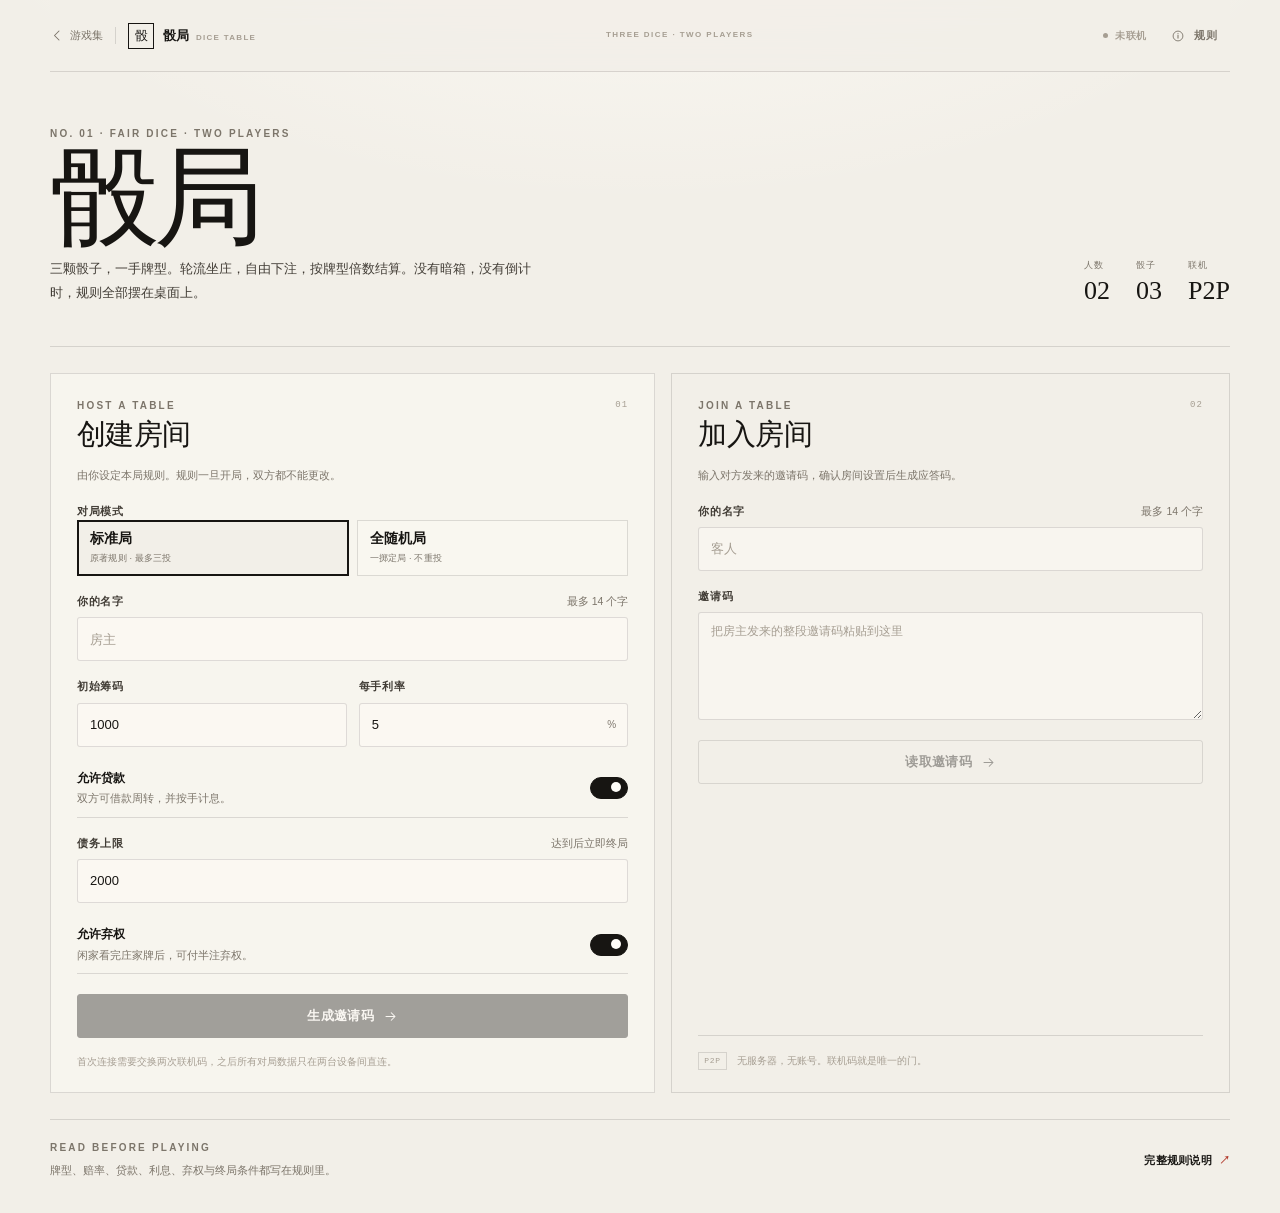
==== commit 6b9a90b0: "Initial release: 游戏集 · 骰局" ====
--- a/games/dice-table/index.html
+++ b/games/dice-table/index.html
@@ -81,6 +81,26 @@
             </header>
             <p class="panel-lead">由你设定本局规则。规则一旦开局，双方都不能更改。</p>
 
+            <fieldset class="mode-picker">
+              <legend class="field__label">对局模式</legend>
+              <div class="mode-grid">
+                <label class="mode-option is-selected">
+                  <input type="radio" name="gameMode" value="classic" checked>
+                  <span class="mode-option__body">
+                    <strong>标准局</strong>
+                    <em>原著规则 · 最多三投</em>
+                  </span>
+                </label>
+                <label class="mode-option">
+                  <input type="radio" name="gameMode" value="single">
+                  <span class="mode-option__body">
+                    <strong>全随机局</strong>
+                    <em>一掷定局 · 不重投</em>
+                  </span>
+                </label>
+              </div>
+            </fieldset>
+
             <div class="field">
               <label class="field__label" for="host-name">你的名字 <span class="field__hint">最多 14 个字</span></label>
               <input id="host-name" name="hostName" type="text" maxlength="14" autocomplete="off" placeholder="房主">
@@ -283,6 +303,7 @@
             <p class="eyebrow">Room</p>
             <dl class="room-facts" id="connect-room-facts">
               <div><dt>房主</dt><dd id="connect-host-name">—</dd></div>
+              <div><dt>对局模式</dt><dd id="connect-mode">—</dd></div>
               <div><dt>初始筹码</dt><dd id="connect-chips">—</dd></div>
               <div><dt>贷款</dt><dd id="connect-loans">—</dd></div>
               <div><dt>债务上限</dt><dd id="connect-debt">—</dd></div>
@@ -515,7 +536,7 @@
                 <div class="roll-control hidden" id="action-banker">
                   <div class="control-copy">
                     <span class="control-label">庄家行动</span>
-                    <p>最多三投，出有效牌型即停。无目自动判负。</p>
+                    <p id="banker-roll-copy">最多三投，出有效牌型即停。无目自动判负。</p>
                   </div>
                   <button class="btn btn--accent" type="button" id="btn-roll-banker">掷骰</button>
                 </div>
@@ -598,7 +619,7 @@
         <div>
           <h3>这是什么</h3>
           <p>「骰局」是一个公平双人回合制骰子游戏。两位玩家各持相同初始筹码，轮流坐庄，用三颗骰子组成牌型，按牌型倍数结算筹码。</p>
-          <p>没有 AI，没有时间限制，没有出千机制。三颗骰子均为公平随机，由房主端使用系统安全随机数生成。</p>
+          <p>开局可选「标准局」或「全随机局」：前者按原著最多三投，后者双方各只投一次。没有 AI，没有时间限制，没有出千机制；三颗骰子均为公平随机，由房主端使用系统安全随机数生成。</p>
           <p class="rule-aside">这里的所有筹码都只是游戏数值，不涉及真实货币。</p>
         </div>
       </section>
@@ -608,6 +629,7 @@
         <div>
           <h3>开局设置</h3>
           <div class="rule-defs">
+            <div><dt>对局模式</dt><dd>标准局：无目自动重掷三颗骰子，最多三投；三次无目判负。全随机局：双方各只投一次，所有原始结果直接结算，无目立即判负。</dd></div>
             <div><dt>初始筹码</dt><dd>房主设定，双方相同。所有下注和赔付都以它为起点。</dd></div>
             <div><dt>贷款开关</dt><dd>关闭时没有欠款；开启时双方可以借款、还款，并按手计息。</dd></div>
             <div><dt>债务上限</dt><dd>仅贷款开启时生效。任一玩家累计欠款达到该数值时终局。</dd></div>
@@ -622,11 +644,15 @@
         <span class="rules-number">02</span>
         <div>
           <h3>一手牌</h3>
+          <div class="rule-callouts rule-callouts--modes">
+            <p><strong>标准局：</strong>每次无目都会自动重掷全部三颗骰子，最多三投；任意一投出现有效牌型立即停手，第三次仍无目自动判负。</p>
+            <p><strong>全随机局：</strong>双方各只投一次，不重投；所有结果直接结算，无目立即判负。骰子始终由系统统一随机，玩家不能保留或选择重掷单颗骰子。</p>
+          </div>
           <ol class="rule-steps">
             <li><strong>下注。</strong>当前闲家决定注额，最少 1 筹码，最多不超过自己当前持有的筹码。需要更多筹码可以先贷款。</li>
-            <li><strong>庄家掷骰。</strong>庄家最多掷三次，直到出现有效牌型。无目必须重掷；出现有效牌型立即停手。</li>
-            <li><strong>庄家自动输。</strong>若庄家三投仍无目，或掷出 1 · 2 · 3，则本手立即结束，闲家不用再掷。</li>
-            <li><strong>闲家决定。</strong>庄家成牌后，闲家可以弃权（若开启）或掷骰。闲家同样最多三次，出现有效牌型即停。</li>
+            <li><strong>庄家掷骰。</strong>按当前模式掷骰：标准局最多三投，全随机局只投一次。出现有效牌型即停手。</li>
+            <li><strong>庄家自动输。</strong>若庄家最终无目，或掷出 1 · 2 · 3，则本手立即结束，闲家不用再掷。</li>
+            <li><strong>闲家决定。</strong>庄家成牌后，闲家可以弃权（若开启）或掷骰。闲家按同一模式掷骰。</li>
             <li><strong>比牌与结算。</strong>双方牌型比较大小，输家按赢家牌型的倍数支付筹码。牌型相同则和局，不退不赔。</li>
             <li><strong>计息与下一手。</strong>本手结算后计息、检查终局，然后双方可以整理贷款；两人都准备后进入下一手，庄闲互换。</li>
           </ol>
@@ -649,7 +675,7 @@
             <p><strong>普通目：</strong>两颗同点，剩下的单颗就是点数。例如 2 · 2 · 6 是「六点」，不是总和。点数 6 最大，1 最小。</p>
             <p><strong>豹子比较：</strong>不同数字的豹子按数字大小比，6 · 6 · 6 大于 2 · 2 · 2；1 · 1 · 1 单独作为最强牌。</p>
             <p><strong>和局：</strong>双方最终牌型的等级完全相同，本手不结算。没有「庄家赢同点」的隐藏规则。</p>
-            <p><strong>无目：</strong>三次都没有有效牌型，算自动输一倍。庄家无目时闲家不掷；闲家无目时庄家收一倍。</p>
+            <p><strong>无目：</strong>按当前模式最终没有有效牌型，算自动输一倍。庄家无目时闲家不掷；闲家无目时庄家收一倍。</p>
             <p><strong>比牌大小：</strong>一之豹 &gt; 豹子 &gt; 四五六 &gt; 普通六点 &gt; … &gt; 普通一点。一二三和无目是负牌，不参与大小比较。</p>
           </div>
         </div>
@@ -729,7 +755,7 @@
         </div>
       </section>
 
-      <p class="rules-end">规则版本 1.0 · 用完请把桌面留给下一位朋友</p>
+      <p class="rules-end">规则版本 1.1 · 用完请把桌面留给下一位朋友</p>
     </div>
 
     <div class="modal__foot">
--- a/games/dice-table/dice.css
+++ b/games/dice-table/dice.css
@@ -353,6 +353,99 @@
   color: var(--muted);
   font-size: 11px;
   line-height: 1.75;
+}
+
+.mode-picker {
+  display: flex;
+  flex-direction: column;
+  gap: 8px;
+  min-width: 0;
+  margin: 0;
+  padding: 0;
+  border: 0;
+}
+
+.mode-picker .field__label {
+  padding: 0;
+}
+
+.mode-grid {
+  display: grid;
+  grid-template-columns: 1fr 1fr;
+  gap: 8px;
+}
+
+.mode-option {
+  position: relative;
+  display: block;
+  min-width: 0;
+  cursor: pointer;
+}
+
+.mode-option input {
+  position: absolute;
+  width: 1px;
+  height: 1px;
+  overflow: hidden;
+  opacity: 0;
+  pointer-events: none;
+}
+
+.mode-option__body {
+  display: flex;
+  flex-direction: column;
+  justify-content: center;
+  gap: 4px;
+  min-height: 56px;
+  padding: 10px 12px;
+  border: 1px solid var(--line);
+  background: rgba(250, 248, 242, 0.45);
+  transition: border-color 160ms ease, background-color 160ms ease, box-shadow 160ms ease;
+}
+
+.mode-option__body strong {
+  font-family: var(--font-serif);
+  font-size: 14px;
+  font-weight: 600;
+  line-height: 1.2;
+}
+
+.mode-option__body em {
+  color: var(--muted);
+  font-size: 9px;
+  font-style: normal;
+  line-height: 1.5;
+  letter-spacing: 0.02em;
+}
+
+.mode-option:hover .mode-option__body {
+  border-color: var(--line-strong);
+}
+
+.mode-option.is-selected .mode-option__body {
+  border-color: var(--ink);
+  background: var(--paper);
+  box-shadow: inset 0 0 0 1px var(--ink);
+}
+
+.mode-option.is-selected .mode-option__body strong {
+  color: var(--ink);
+}
+
+.mode-option.is-selected .mode-option__body::after {
+  content: "";
+  position: absolute;
+  top: 10px;
+  right: 10px;
+  width: 5px;
+  height: 5px;
+  border-radius: 50%;
+  background: var(--vermilion);
+}
+
+.mode-option input:focus-visible + .mode-option__body {
+  outline: 2px solid var(--vermilion);
+  outline-offset: 2px;
 }
 
 .settings-grid {
@@ -787,7 +880,7 @@
 
 .room-settings {
   display: grid;
-  grid-template-columns: repeat(5, minmax(0, 1fr));
+  grid-template-columns: repeat(6, minmax(0, 1fr));
   border-bottom: 1px solid var(--line);
 }
 
@@ -3244,13 +3337,19 @@
     border-left: 0;
   }
 
-  .room-settings div:nth-child(3) {
-    border-top: 0;
+  .room-settings div:nth-child(2) {
+    border-top: 1px solid var(--line);
   }
 
   .room-settings div {
     display: flex;
     align-items: baseline;
     justify-content: space-between;
-  }
-}
+    border-left: 0;
+    border-top: 1px solid var(--line);
+  }
+
+  .room-settings div:first-child {
+    border-top: 0;
+  }
+}
